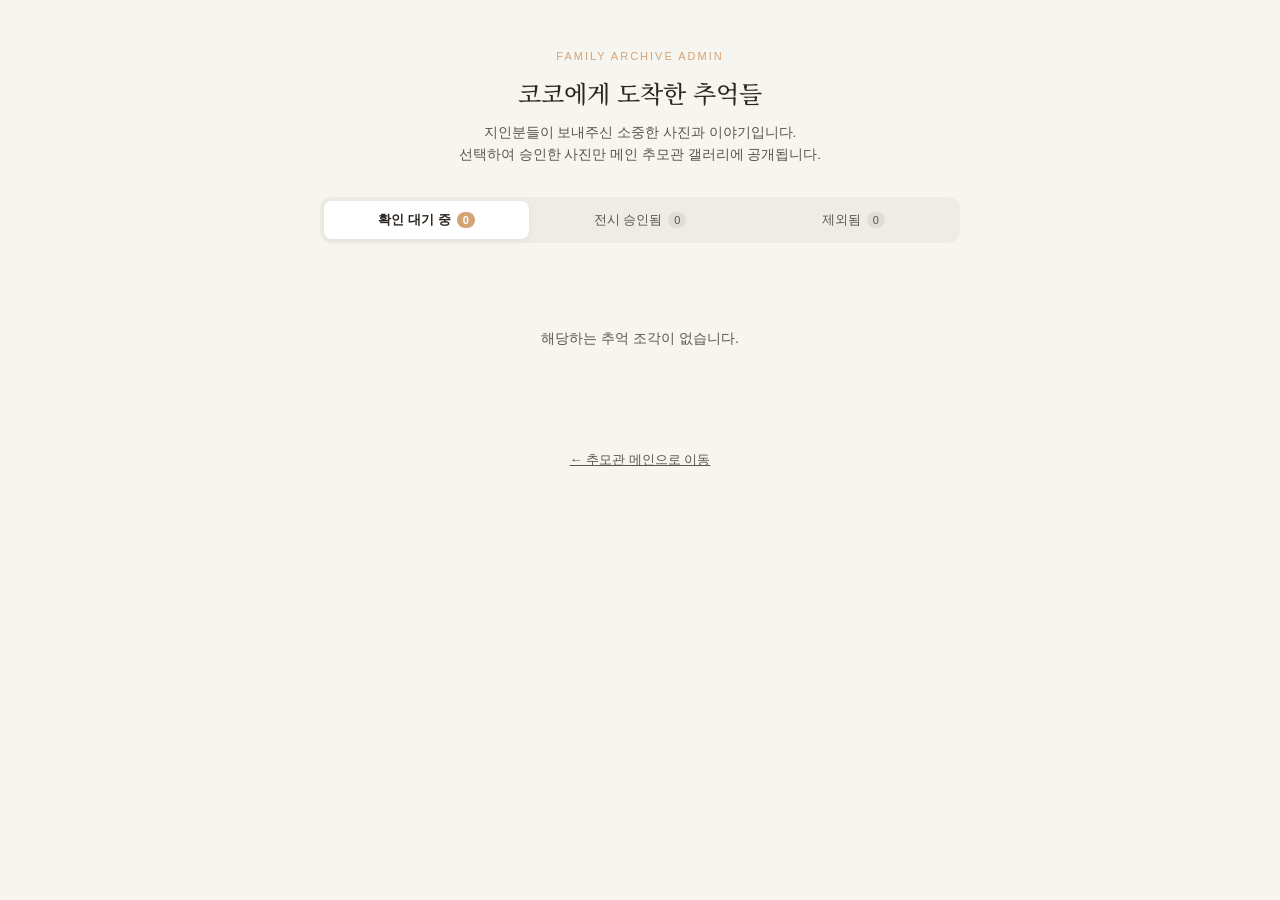
==== admin.html @ 90e65021 "feat: add admin, upload, and completion pages with datepicker styling" ====
<!DOCTYPE html>
<html lang="ko">

<head>
    <meta charset="UTF-8">
    <meta name="viewport" content="width=device-width, initial-scale=1.0">
    <title>추억 조각 검수함 | 온새미로 관리자</title>
    <link rel="preconnect" href="https://fonts.googleapis.com">
    <link rel="preconnect" href="https://fonts.gstatic.com" crossorigin>
    <link
        href="https://fonts.googleapis.com/css2?family=Noto+Serif+KR:wght@300;400;500;600&family=Pretendard:wght@300;400;500;600&display=swap"
        rel="stylesheet">
    <link rel="stylesheet" href="style.css">
    <link rel="stylesheet" href="admin.css">
</head>

<body class="admin-body">

    <div class="admin-container">
        <header class="admin-header">
            <div class="header-tag">FAMILY ARCHIVE ADMIN</div>
            <h1 class="admin-title"><span id="adminPetName">코코</span>에게 도착한 추억들</h1>
            <p class="admin-desc">지인분들이 보내주신 소중한 사진과 이야기입니다.<br>선택하여 승인한 사진만 메인 추모관 갤러리에 공개됩니다.</p>
        </header>

        <!-- 상태 필터 탭 -->
        <div class="filter-tabs">
            <button class="filter-tab active" onclick="setFilter('pending')">확인 대기 중 <span id="countPending"
                    class="badge">0</span></button>
            <button class="filter-tab" onclick="setFilter('approved')">전시 승인됨 <span id="countApproved"
                    class="badge">0</span></button>
            <button class="filter-tab" onclick="setFilter('unposted')">제외됨 <span id="countUnposted"
                    class="badge">0</span></button>
        </div>

        <!-- 추억 카드 목록 컨테이너 -->
        <main id="memoryCardList" class="memory-card-list">
            <!-- JS 동적 렌더링 영역 -->
        </main>

        <div class="admin-footer-links">
            <a href="sample.html" class="link-btn">← 추모관 메인으로 이동</a>
        </div>
    </div>

    <div id="toastMessage" class="toast-popup">상태가 업데이트되었습니다.</div>

    <script src="admin.js"></script>
</body>

</html>
---- style.css ----
:root {
    --bg-main: #FCFBF7;
    --bg-surface: #FFFFFF;
    --bg-subtle: #F3EDE2;

    --text-main: #2B2620;
    --text-sub: #5C5449;
    --text-muted: #A39B8F;

    --accent-brown: #D4A373;
    --accent-brown-light: #FAEDCD;
    --accent-sage: #CCD5AE;
    --accent-sage-light: #E9EDC9;

    --gold-primary: #D4A373;
    --gold-light: #FAEDCD;
    --gold-dark: #B07D4F;

    --border-light: rgba(43, 38, 32, 0.08);
    --border-focus: #D4A373;

    --font-serif-en: 'Cormorant Garamond', serif;
    --font-serif-kr: 'Noto Serif KR', serif;
    --font-sans: 'Pretendard', -apple-system, sans-serif;

    --shadow-sm: 0 4px 12px rgba(43, 38, 32, 0.03);
    --shadow-md: 0 10px 30px rgba(43, 38, 32, 0.06);
    --shadow-lg: 0 20px 40px rgba(43, 38, 32, 0.08);
}

* {
    box-sizing: border-box;
    margin: 0;
    padding: 0;
}

html {
    scroll-behavior: smooth;
}

body {
    background-color: var(--bg-main);
    color: var(--text-main);
    font-family: var(--font-sans);
    line-height: 1.6;
    -webkit-font-smoothing: antialiased;
}

.container {
    width: 100%;
    max-width: 1120px;
    margin: 0 auto;
    padding: 0 24px;
}

.navbar {
    position: sticky;
    top: 0;
    z-index: 100;
    background: rgba(252, 251, 247, 0.88);
    backdrop-filter: blur(15px);
    -webkit-backdrop-filter: blur(15px);
    border-bottom: 1px solid var(--border-light);
}

.nav-container {
    max-width: 1120px;
    margin: 0 auto;
    padding: 16px 24px;
    display: flex;
    align-items: center;
    justify-content: space-between;
}

.logo {
    text-decoration: none;
    display: flex;
    align-items: center;
    gap: 8px;
}

.logo-en {
    font-family: var(--font-serif-en);
    font-size: 18px;
    font-weight: 600;
    letter-spacing: 2px;
    color: var(--accent-brown);
}

.logo-kr {
    font-family: var(--font-serif-kr);
    font-size: 13px;
    font-weight: 400;
    color: var(--text-muted);
    border-left: 1px solid var(--border-light);
    padding-left: 8px;
}

.nav-links {
    display: flex;
    gap: 28px;
}

.nav-links a {
    text-decoration: none;
    font-size: 14px;
    color: var(--text-sub);
    font-weight: 500;
    transition: color 0.2s;
}

.nav-links a:hover {
    color: var(--accent-brown);
}

.btn-nav {
    text-decoration: none;
    font-size: 13px;
    font-weight: 600;
    color: #FFF;
    background: var(--text-main);
    padding: 8px 18px;
    border-radius: 20px;
    transition: background 0.2s;
}

.btn-nav:hover {
    background: var(--accent-brown);
}

.btn {
    display: inline-block;
    padding: 14px 28px;
    border-radius: 8px;
    font-size: 15px;
    font-weight: 600;
    text-decoration: none;
    text-align: center;
    cursor: pointer;
    border: none;
    font-family: inherit;
    transition: all 0.25s ease;
}

.btn-primary {
    background: var(--text-main);
    color: #FFF;
    box-shadow: 0 4px 15px rgba(0, 0, 0, 0.1);
}

.btn-primary:hover {
    background: var(--accent-brown);
    transform: translateY(-2px);
}

.btn-secondary {
    background: var(--bg-surface);
    color: var(--text-main);
    border: 1px solid var(--border-light);
}

.btn-secondary:hover {
    background: var(--bg-subtle);
}

.btn-full {
    width: 100%;
}

.section {
    padding: 100px 0;
}

.section-title-wrap {
    text-align: center;
    max-width: 760px;
    margin: 0 auto 56px;
}

.section-tag {
    font-family: var(--font-serif-en);
    font-size: 12px;
    letter-spacing: 3px;
    color: var(--accent-brown);
    text-transform: uppercase;
    display: block;
    margin-bottom: 8px;
}

.section-heading {
    font-family: var(--font-serif-kr);
    font-size: 32px;
    font-weight: 600;
    color: var(--text-main);
    letter-spacing: -0.6px;
    margin-bottom: 12px;
    line-height: 1.4;
    word-break: keep-all;
}

.section-sub {
    font-size: 15px;
    color: var(--text-sub);
}

.hero {
    padding: 80px 0 100px;
    background: radial-gradient(circle at 80% 15%, #F4ECE0 0%, var(--bg-main) 65%);
}

.hero-container {
    display: flex;
    align-items: center;
    justify-content: space-between;
    gap: 40px;
}

.hero-content {
    flex: 1;
    max-width: 560px;
}

.hero-tag {
    font-family: var(--font-serif-en);
    font-size: 13px;
    letter-spacing: 3px;
    color: var(--accent-brown);
    display: block;
    margin-bottom: 12px;
}

.hero-title {
    font-family: var(--font-serif-kr);
    font-size: 44px;
    line-height: 1.35;
    font-weight: 600;
    letter-spacing: -1.2px;
    margin-bottom: 20px;
}

.hero-title .highlight {
    color: var(--accent-brown);
}

.hero-desc {
    font-size: 16px;
    color: var(--text-sub);
    line-height: 1.8;
    margin-bottom: 32px;
}

.hero-btns {
    display: flex;
    gap: 12px;
    margin-bottom: 36px;
}

.hero-trust {
    display: flex;
    align-items: center;
    gap: 24px;
}

.trust-item {
    font-family: var(--font-sans);
    font-size: 13px;
    font-weight: 500;
    color: var(--text-sub);
    display: inline-flex;
    align-items: center;
    gap: 6px;
    letter-spacing: -0.2px;
}

.trust-check {
    font-size: 11px;
    font-weight: 700;
    color: var(--accent-brown);
}

.hero-mockup-wrap {
    flex: 1;
    display: flex;
    justify-content: center;
}

.phone-mockup {
    width: 320px;
    background: #FFFFFF;
    border-radius: 40px;
    padding: 14px;
    box-shadow: 0 24px 48px rgba(43, 38, 32, 0.08);
    border: 1px solid rgba(212, 163, 115, 0.25);
}

.mockup-screen {
    background: #FCFAF7;
    border-radius: 30px;
    padding: 32px 20px 28px;
    text-align: center;
    border: 1px solid rgba(43, 38, 32, 0.05);
}

.mockup-badge {
    display: inline-block;
    font-family: var(--font-serif-en);
    font-size: 10.5px;
    font-weight: 600;
    letter-spacing: 2.5px;
    color: var(--accent-brown);
    padding: 4px 14px;
    border-radius: 20px;
    border: 1px solid rgba(212, 163, 115, 0.35);
    background: rgba(255, 255, 255, 0.8);
    margin-bottom: 20px;
}

.mockup-img-frame {
    width: 104px;
    height: 104px;
    margin: 0 auto 16px;
    border-radius: 50%;
    padding: 3px;
    border: 1px solid rgba(212, 163, 115, 0.35);
    background: #FFFFFF;
}

.mockup-img {
    width: 100%;
    height: 100%;
    border-radius: 50%;
    overflow: hidden;
}

.mockup-img img {
    width: 100%;
    height: 100%;
    object-fit: cover;
    display: block;
}

.mockup-name {
    font-family: var(--font-serif-kr);
    font-size: 20px;
    font-weight: 600;
    color: var(--text-main);
    letter-spacing: -0.5px;
    margin-bottom: 6px;
}

.mockup-name-en {
    font-family: var(--font-serif-en);
    font-size: 16px;
    font-weight: 400;
    color: var(--accent-brown);
    margin-left: 4px;
}

.mockup-dates {
    font-family: var(--font-sans);
    font-size: 11px;
    color: var(--text-muted);
    letter-spacing: -0.3px;
    margin-bottom: 18px;
    line-height: 1.4;
    word-break: keep-all;
    display: flex;
    flex-direction: column;
    gap: 2px;
}

.dates-dday {
    color: var(--accent-brown);
    font-weight: 500;
}

.mockup-interactive {
    display: flex;
    gap: 8px;
    justify-content: center;
    margin-bottom: 20px;
}

.mockup-btn {
    font-family: var(--font-sans);
    font-size: 11px;
    font-weight: 500;
    color: var(--text-sub);
    padding: 7px 12px;
    border-radius: 20px;
    border: 1px solid rgba(43, 38, 32, 0.08);
    background: #FFFFFF;
    cursor: pointer;
    display: inline-flex;
    align-items: center;
    gap: 6px;
}

.btn-dot {
    width: 5px;
    height: 5px;
    border-radius: 50%;
    background: var(--accent-brown);
}

.phone-mockup .mockup-btn strong,
.phone-mockup .mockup-btn .cnt {
    font-family: var(--font-sans);
    font-size: 11px;
    font-weight: 600;
    color: var(--text-sub);
    letter-spacing: -0.2px;
    margin-left: 3px;
    vertical-align: baseline;
}

.mockup-quote {
    font-family: var(--font-serif-kr);
    font-size: 12.5px;
    line-height: 1.65;
    color: var(--text-sub);
    background: #FFFFFF;
    padding: 14px 16px;
    border-radius: 12px;
    border: 1px solid rgba(43, 38, 32, 0.05);
    letter-spacing: -0.3px;
    word-break: keep-all;
    text-align: center;
}

.quote-mark {
    font-family: var(--font-serif-en);
    color: var(--accent-brown);
    font-size: 14px;
}

.features-grid {
    display: grid;
    grid-template-columns: repeat(4, minmax(0, 1fr));
    gap: 20px;
}

.feature-card {
    background: var(--bg-surface);
    padding: 32px 24px 28px;
    border-radius: 16px;
    border: 1px solid rgba(43, 38, 32, 0.08);
    box-shadow: 0 4px 16px rgba(43, 38, 32, 0.03);
    display: flex;
    flex-direction: column;
    justify-content: space-between;
    transition: transform 0.25s ease, box-shadow 0.25s ease;
}

.feature-card:hover {
    transform: translateY(-4px);
    box-shadow: 0 12px 28px rgba(43, 38, 32, 0.07);
}

.feature-card-header {
    display: flex;
    align-items: center;
    justify-content: space-between;
    margin-bottom: 24px;
}

.feature-num {
    font-family: var(--font-serif-en);
    font-size: 18px;
    font-weight: 700;
    color: var(--accent-brown);
    letter-spacing: 1px;
}

.feature-badge {
    width: 38px;
    height: 38px;
    border-radius: 10px;
    background: #F5EFEB;
    display: flex;
    align-items: center;
    justify-content: center;
}

.feature-svg {
    width: 20px;
    height: 20px;
    fill: var(--accent-brown);
}

.feature-title {
    font-family: var(--font-serif-kr);
    font-size: 18px;
    font-weight: 600;
    line-height: 1.35;
    color: var(--text-main);
    letter-spacing: -0.4px;
    margin-bottom: 10px;
    white-space: nowrap;
}

.feature-desc {
    font-family: var(--font-sans);
    font-size: 13.5px;
    line-height: 1.6;
    color: var(--text-sub);
    letter-spacing: -0.2px;
    word-break: keep-all;
    min-height: 44px;
}

.datepicker-wrap {
    position: relative;
    width: 100%;
}

.datepicker-wrap .custom-datepicker {
    width: 100%;
    padding-right: 36px;
    cursor: pointer;
    background: #FCFAF7;
}

.datepicker-icon {
    position: absolute;
    right: 12px;
    top: 19px;
    transform: translateY(-50%);
    width: 15px;
    height: 15px;
    stroke: var(--text-muted);
    pointer-events: none;
}

.datepicker-wrap .flatpickr-calendar {
    width: 100%;
    min-width: 0;
    max-width: 100%;
    background: #ffffff;
    border-radius: 12px;
    box-shadow: 0 10px 30px rgba(43, 38, 32, 0.08);
    border: 1px solid rgba(43, 38, 32, 0.08);
    font-family: inherit;
    box-sizing: border-box;
    margin-top: 4px;
}

.datepicker-wrap .flatpickr-months {
    position: relative;
    display: flex;
    align-items: center;
    height: 38px;
    padding: 0;
}

.datepicker-wrap .flatpickr-months .flatpickr-month {
    height: 100%;
    display: flex;
    align-items: center;
    justify-content: center;
}

.datepicker-wrap .flatpickr-current-month {
    position: static;
    width: auto;
    height: 100%;
    padding: 0;
    display: inline-flex;
    align-items: center;
    justify-content: center;
    font-size: 13px;
    line-height: 1;
}

.datepicker-wrap .flatpickr-current-month .numInputWrapper {
    width: 55px;
}

.datepicker-wrap .flatpickr-current-month input.cur-year {
    padding-right: 14px;
    box-sizing: border-box;
}

.datepicker-wrap .flatpickr-current-month .numInputWrapper span.arrowUp,
.datepicker-wrap .flatpickr-current-month .numInputWrapper span.arrowDown {
    padding: 0 4px;
}

.datepicker-wrap .flatpickr-current-month .flatpickr-monthDropdown-months,
.datepicker-wrap .flatpickr-current-month input.cur-year {
    font-size: 13px;
    font-weight: 500;
    line-height: 1;
    vertical-align: middle;
}

.datepicker-wrap .flatpickr-months .flatpickr-prev-month,
.datepicker-wrap .flatpickr-months .flatpickr-next-month {
    position: absolute;
    top: 50%;
    transform: translateY(-50%);
    height: 28px;
    width: 28px;
    display: flex;
    align-items: center;
    justify-content: center;
    padding: 0;
}

.datepicker-wrap .flatpickr-months .flatpickr-prev-month {
    left: 4px;
}

.datepicker-wrap .flatpickr-months .flatpickr-next-month {
    right: 4px;
}

.datepicker-wrap .flatpickr-weekdays {
    width: 100%;
}

.datepicker-wrap span.flatpickr-weekday {
    font-size: 11px;
    color: var(--text-muted);
}

.datepicker-wrap .flatpickr-innerContainer,
.datepicker-wrap .flatpickr-rContainer,
.datepicker-wrap .flatpickr-days,
.datepicker-wrap .dayContainer {
    width: 100%;
    min-width: 0;
    max-width: 100%;
    box-sizing: border-box;
}

.datepicker-wrap .dayContainer {
    display: flex;
    flex-wrap: wrap;
    justify-content: space-around;
}

.datepicker-wrap .flatpickr-day {
    max-width: 14.28%;
    height: 32px;
    line-height: 32px;
    font-size: 12px;
}

.datepicker-wrap .flatpickr-day.selected,
.datepicker-wrap .flatpickr-day.selected:hover {
    background: var(--text-main);
    border-color: var(--text-main);
    color: #ffffff;
}

.datepicker-wrap .flatpickr-day:hover {
    background: #F3EDE2;
    border-color: #F3EDE2;
    color: var(--text-main);
}

.datepicker-wrap .flatpickr-day.today {
    border-color: var(--accent-brown);
    color: var(--text-main);
}

.datepicker-wrap .flatpickr-day.today:hover {
    background: #EFE6D8;
    border-color: var(--accent-brown);
    color: var(--text-main);
}

.datepicker-wrap .flatpickr-day.selected,
.datepicker-wrap .flatpickr-day.selected:hover {
    background: var(--text-main);
    border-color: var(--text-main);
    color: #ffffff;
}

.preview-gallery-section {
    background: transparent;
    border-top: 1px solid rgba(43, 38, 32, 0.08);
}

.preview-grid {
    display: grid;
    grid-template-columns: repeat(3, 1fr);
    gap: 24px;
}

.preview-card {
    background: var(--bg-surface);
    border-radius: 20px;
    overflow: hidden;
    border: 1px solid rgba(43, 38, 32, 0.1);
    box-shadow: 0 8px 24px rgba(43, 38, 32, 0.04);
    display: flex;
    flex-direction: column;
    transition: transform 0.25s ease, box-shadow 0.25s ease, border-color 0.25s ease;
}

.preview-card:hover {
    transform: translateY(-4px);
    border-color: rgba(212, 163, 115, 0.5);
    box-shadow: 0 16px 32px rgba(43, 38, 32, 0.08);
}

.preview-screen-box {
    background: #FCFAF7;
    padding: 0;
    border-bottom: 1px solid rgba(43, 38, 32, 0.08);
    height: 190px;
    display: flex;
    align-items: center;
    justify-content: center;
}

.screen-content {
    width: 100%;
    height: 100%;
    background: transparent;
    border: none;
    border-radius: 0;
    padding: 24px 28px;
    box-shadow: none;
    display: flex;
    flex-direction: column;
    justify-content: center;
    align-items: center;
}

.screen-badge {
    font-family: var(--font-serif-en);
    font-size: 10px;
    font-weight: 600;
    letter-spacing: 2px;
    color: var(--accent-brown);
    border: 1px solid rgba(212, 163, 115, 0.35);
    background: #FFFFFF;
    padding: 3px 10px;
    border-radius: 12px;
    margin-bottom: 10px;
}

.screen-avatar-mini {
    width: 54px;
    height: 54px;
    border-radius: 50%;
    overflow: hidden;
    margin-bottom: 8px;
    border: 2px solid #FFFFFF;
    box-shadow: 0 4px 10px rgba(43, 38, 32, 0.08);
}

.screen-avatar-mini img {
    width: 100%;
    height: 100%;
    object-fit: cover;
    display: block;
}

.screen-title {
    font-family: var(--font-serif-kr);
    font-size: 14px;
    font-weight: 600;
    color: var(--text-main);
    margin-bottom: 4px;
}

.screen-stats {
    display: flex;
    gap: 10px;
    font-size: 11px;
    color: var(--text-muted);
}

.screen-timeline {
    align-items: stretch;
    gap: 8px;
    justify-content: center;
}

.timeline-item-sample {
    display: flex;
    align-items: center;
    gap: 12px;
    padding: 8px 14px;
    background: #FFFFFF;
    border-radius: 8px;
    border: 1px solid rgba(43, 38, 32, 0.05);
    border-left: 3px solid var(--accent-brown);
    box-shadow: 0 2px 6px rgba(43, 38, 32, 0.02);
}

.t-year {
    font-family: var(--font-serif-en);
    font-size: 12px;
    font-weight: 700;
    color: var(--accent-brown);
}

.t-text {
    font-family: var(--font-sans);
    font-size: 12px;
    color: var(--text-sub);
    letter-spacing: -0.2px;
}

.gallery-thumb-grid {
    display: grid;
    grid-template-columns: repeat(4, 1fr);
    gap: 10px;
    width: 100%;
}

.thumb-img {
    aspect-ratio: 1 / 1;
    border-radius: 10px;
    overflow: hidden;
    border: 1px solid rgba(43, 38, 32, 0.06);
    box-shadow: 0 4px 10px rgba(43, 38, 32, 0.04);
}

.thumb-img img {
    width: 100%;
    height: 100%;
    object-fit: cover;
    display: block;
}

.screen-letters {
    align-items: stretch;
    gap: 8px;
    justify-content: center;
}

.letter-bubble-sample {
    background: #FFFFFF;
    padding: 10px 14px;
    border-radius: 10px;
    border: 1px solid rgba(43, 38, 32, 0.06);
    box-shadow: 0 2px 6px rgba(43, 38, 32, 0.02);
}

.letter-from {
    font-size: 10px;
    font-weight: 600;
    color: var(--accent-brown);
    display: block;
    margin-bottom: 2px;
}

.letter-text {
    font-family: var(--font-serif-kr);
    font-size: 11.5px;
    color: var(--text-sub);
    line-height: 1.45;
    letter-spacing: -0.3px;
}

.screen-export {
    align-items: stretch;
    justify-content: center;
}

.export-badge-box {
    display: flex;
    flex-direction: column;
    gap: 10px;
}

.export-chip {
    background: #FFFFFF;
    padding: 12px 16px;
    border-radius: 10px;
    font-size: 12px;
    font-weight: 600;
    color: var(--text-main);
    border: 1px solid rgba(43, 38, 32, 0.06);
    border-left: 3px solid var(--accent-brown);
    box-shadow: 0 2px 6px rgba(43, 38, 32, 0.02);
    text-align: center;
    letter-spacing: -0.2px;
}

.preview-card-info {
    padding: 26px 24px;
    flex: 1;
    display: flex;
    flex-direction: column;
}

.preview-tag-wrap {
    display: inline-flex;
    align-items: center;
    gap: 8px;
    background: var(--bg-subtle);
    padding: 4px 10px;
    border-radius: 6px;
    margin-bottom: 12px;
    align-self: flex-start;
}

.preview-num {
    font-family: var(--font-serif-en);
    font-size: 13px;
    font-weight: 700;
    color: var(--accent-brown);
    letter-spacing: 0.5px;
}

.preview-cat {
    font-family: var(--font-sans);
    font-size: 12px;
    font-weight: 600;
    color: var(--text-sub);
    letter-spacing: -0.2px;
}

.preview-card-info h3 {
    font-family: var(--font-serif-kr);
    font-size: 18px;
    font-weight: 600;
    letter-spacing: -0.4px;
    margin-bottom: 8px;
    color: var(--text-main);
    line-height: 1.4;
    white-space: nowrap;
}

.preview-card-info p {
    font-family: var(--font-sans);
    font-size: 13.5px;
    line-height: 1.6;
    color: var(--text-sub);
    letter-spacing: -0.2px;
    word-break: keep-all;
    min-height: 44px;
}

.builder-container {
    background: var(--bg-surface);
    border-radius: 24px;
    border: 1px solid rgba(43, 38, 32, 0.08);
    box-shadow: 0 16px 40px rgba(43, 38, 32, 0.05);
    display: flex;
    overflow: hidden;
    max-width: 1040px;
    margin: 0 auto;
}

.builder-form-box {
    flex: 1.05;
    padding: 34px 32px 28px;
    display: flex;
    flex-direction: column;
    justify-content: center;
    border-right: 1px solid rgba(43, 38, 32, 0.08);
}

.builder-form-title {
    font-family: var(--font-serif-kr);
    font-size: 19px;
    font-weight: 600;
    color: var(--text-main);
    letter-spacing: -0.4px;
    margin-bottom: 16px;
}

.form-group {
    margin-bottom: 16px;
}

.form-row {
    display: flex;
    gap: 12px;
}

.flex-1 {
    flex: 1;
}

.form-label {
    display: block;
    font-size: 12px;
    font-weight: 600;
    color: var(--text-sub);
    margin-bottom: 4px;
    letter-spacing: -0.2px;
}

.form-input {
    width: 100%;
    height: 38px;
    padding: 0 12px;
    background: #FCFAF7;
    border: 1px solid rgba(43, 38, 32, 0.12);
    border-radius: 8px;
    font-family: var(--font-sans);
    font-size: 13px;
    color: var(--text-main);
    outline: none;
    transition: all 0.2s ease;
}

.form-input:focus {
    background: #FFFFFF;
    border-color: var(--accent-brown);
    box-shadow: 0 0 0 3px rgba(212, 163, 115, 0.15);
}

.form-select {
    appearance: none;
    background-image: url("data:image/svg+xml,%3Csvg xmlns='http://www.w3.org/2000/svg' width='12' height='12' viewBox='0 0 24 24' fill='none' stroke='%23A39B8F' stroke-width='2' stroke-linecap='round' stroke-linejoin='round'%3E%3Cpolyline points='6 9 12 15 18 9'%3E%3C/polyline%3E%3C/svg%3E");
    background-repeat: no-repeat;
    background-position: right 12px center;
    background-size: 12px;
    cursor: pointer;
    padding-right: 30px;
}

.photo-upload-inline {
    display: flex;
    align-items: center;
    gap: 8px;
    height: 38px;
}

.btn-photo-compact {
    flex-shrink: 0;
    height: 38px;
    padding: 0 12px;
    display: inline-flex;
    align-items: center;
    gap: 6px;
    background: #FCFAF7;
    border: 1px dashed rgba(212, 163, 115, 0.8);
    border-radius: 8px;
    font-size: 12px;
    font-weight: 600;
    color: var(--text-main);
    cursor: pointer;
    transition: all 0.2s ease;
}

.btn-photo-compact:hover {
    background: var(--bg-subtle);
    border-color: var(--accent-brown);
}

.upload-hint-text {
    font-size: 11.5px;
    color: var(--text-muted);
    letter-spacing: -0.3px;
    white-space: nowrap;
}

.pet-type-selector {
    display: flex;
    gap: 8px;
}

.pet-type-btn {
    flex: 1;
    padding: 8px 0;
    background: #FCFAF7;
    border: 1px solid rgba(43, 38, 32, 0.12);
    border-radius: 8px;
    font-family: var(--font-sans);
    font-size: 12.5px;
    font-weight: 500;
    color: var(--text-sub);
    cursor: pointer;
    text-align: center;
    transition: all 0.2s ease;
}

.pet-type-btn:hover {
    background: var(--bg-subtle);
    border-color: var(--accent-brown);
}

.pet-type-btn.active {
    background: var(--text-main);
    color: #FFFFFF;
    border-color: var(--text-main);
    font-weight: 600;
}

.upload-icon {
    width: 16px;
    height: 16px;
    fill: var(--accent-brown);
}

.builder-cta-wrap {
    margin-top: 10px;
}

.cta-subtext {
    display: block;
    font-size: 11.5px;
    color: var(--text-muted);
    text-align: center;
    margin-top: 8px;
    letter-spacing: -0.2px;
}

.builder-preview-box {
    flex: 1.15;
    background: #FCFAF7;
    padding: 34px 28px;
    display: flex;
    align-items: center;
    justify-content: center;
}

.builder-mockup {
    width: 340px;
    padding: 14px;
    border-radius: 36px;
    box-shadow: 0 20px 44px rgba(43, 38, 32, 0.08);
}

.builder-mockup .mockup-screen {
    padding: 24px 18px 22px;
}

.mockup-bgm-bar {
    display: inline-flex;
    align-items: center;
    gap: 6px;
    background: #FFFFFF;
    border: 1px solid rgba(212, 163, 115, 0.35);
    border-radius: 20px;
    padding: 4px 12px;
    margin-bottom: 14px;
    box-shadow: 0 2px 6px rgba(43, 38, 32, 0.03);
    max-width: 95%;
}

.mockup-bgm-bar .bgm-dot {
    width: 5px;
    height: 5px;
    border-radius: 50%;
    background: var(--accent-brown);
}

.mockup-bgm-bar .bgm-title {
    font-size: 11px;
    font-weight: 500;
    color: var(--text-sub);
    white-space: nowrap;
    overflow: hidden;
    text-overflow: ellipsis;
    letter-spacing: -0.2px;
}

.mockup-bgm-bar .bgm-play-btn {
    font-size: 9px;
    color: var(--accent-brown);
    font-weight: 700;
    margin-left: 2px;
}

.pricing-grid {
    display: grid;
    grid-template-columns: repeat(3, minmax(0, 1fr));
    gap: 24px;
    align-items: stretch;
}

.pricing-card {
    background: var(--bg-surface);
    border: 1px solid var(--border-light);
    border-radius: 16px;
    padding: 40px 28px 28px;
    box-shadow: var(--shadow-sm);
    position: relative;
    display: flex;
    flex-direction: column;
    width: 100%;
}

.pricing-card.popular {
    border: 2px solid var(--accent-brown);
    box-shadow: var(--shadow-md);
}

.popular-tag {
    position: absolute;
    top: -12px;
    left: 50%;
    transform: translateX(-50%);
    background: var(--accent-brown);
    color: #FFF;
    font-family: var(--font-serif-en);
    font-size: 11px;
    font-weight: 600;
    letter-spacing: 1.5px;
    padding: 4px 14px;
    border-radius: 20px;
    white-space: nowrap;
}

.pricing-header {
    height: auto;
    margin-bottom: 24px;
    display: flex;
    flex-direction: column;
    justify-content: flex-start;
}

.pricing-header h3 {
    font-family: var(--font-serif-kr);
    font-size: 20px;
    font-weight: 600;
    letter-spacing: -0.4px;
    margin-bottom: 4px;
}

.pricing-header p {
    font-size: 12px;
    color: var(--text-muted);
    margin-bottom: 24px;
}

.price-wrap {
    margin-top: auto;
    display: flex;
    flex-direction: column;
}

.price-badge-row {
    display: flex;
    align-items: center;
    gap: 6px;
    margin-bottom: 2px;
}

.original-price {
    font-size: 13px;
    color: var(--text-muted);
    text-decoration: line-through;
}

.discount-badge {
    display: inline-block;
    font-size: 11px;
    font-weight: 700;
    color: #E76F51;
    background: #FFF0ED;
    padding: 2px 6px;
    border-radius: 4px;
    letter-spacing: -0.2px;
}

.price span {
    font-size: 14px;
    font-family: var(--font-sans);
    font-weight: 400;
    color: var(--text-muted);
    letter-spacing: 0;
}

.pricing-card .price {
    font-family: var(--font-sans);
    font-size: 34px;
    font-weight: 700;
    color: var(--text-main);
    letter-spacing: -0.5px;
    line-height: 1.1;
}

.pricing-features {
    list-style: none;
    margin-bottom: 28px;
    border-top: 1px solid var(--border-light);
    padding-top: 24px;
    flex: 1;
}

.pricing-features li {
    font-size: 13.5px;
    color: var(--text-sub);
    margin-bottom: 10px;
    position: relative;
    padding-left: 16px;
    line-height: 1.45;
}

.pricing-features li::before {
    content: "•";
    position: absolute;
    left: 0;
    color: var(--accent-brown);
}

.coming-soon-card {
    background: #FAF8F5;
    border: 1px dashed rgba(43, 38, 32, 0.15);
}

.coming-soon-tag {
    position: absolute;
    top: -12px;
    left: 50%;
    transform: translateX(-50%);
    background: #A39B8F;
    color: #FFFFFF;
    font-family: var(--font-serif-en);
    font-size: 11px;
    font-weight: 600;
    letter-spacing: 1.5px;
    padding: 4px 14px;
    border-radius: 20px;
    white-space: nowrap;
}

.coming-soon-body {
    flex: 1;
    display: flex;
    flex-direction: column;
    align-items: center;
    justify-content: center;
    text-align: center;
    padding: 20px 10px;
    margin-bottom: 28px;
}

.coming-soon-icon {
    width: 40px;
    height: 40px;
    border-radius: 50%;
    background: #EFE9E0;
    display: flex;
    align-items: center;
    justify-content: center;
    margin-bottom: 14px;
}

.book-icon {
    width: 20px;
    height: 20px;
    fill: var(--accent-brown);
}

.coming-soon-title {
    font-family: var(--font-serif-kr);
    font-size: 15px;
    font-weight: 600;
    color: var(--text-main);
    margin-bottom: 6px;
    letter-spacing: -0.3px;
}

.coming-soon-desc {
    font-family: var(--font-sans);
    font-size: 12.5px;
    color: var(--text-muted);
    line-height: 1.6;
    letter-spacing: -0.2px;
    word-break: keep-all;
}

.btn-disabled {
    background: #EAE6DF;
    color: #9C9589;
    cursor: not-allowed;
    border: none;
}

.faq-container {
    max-width: 760px;
}

.faq-list {
    display: flex;
    flex-direction: column;
    gap: 16px;
}

.faq-item {
    background: var(--bg-surface);
    border: 1px solid var(--border-light);
    border-radius: 12px;
    padding: 24px;
}

.faq-q {
    font-family: var(--font-serif-kr);
    font-size: 16px;
    font-weight: 600;
    letter-spacing: -0.3px;
    margin-bottom: 8px;
    color: var(--text-main);
}

.faq-a {
    font-size: 14px;
    color: var(--text-sub);
    line-height: 1.7;
}

.footer {
    border-top: 1px solid var(--border-light);
    padding: 50px 0;
    background: var(--bg-surface);
}

.footer-container {
    display: flex;
    justify-content: space-between;
    align-items: center;
}

.footer-brand p {
    font-size: 12px;
    color: var(--text-muted);
    margin-top: 4px;
}

.copyright {
    font-size: 12px;
    color: var(--text-muted);
}

@media (max-width: 992px) {
    .hero-container {
        flex-direction: column;
        text-align: center;
    }

    .hero-content {
        max-width: 100%;
    }

    .hero-btns,
    .hero-trust {
        justify-content: center;
    }

    .features-grid {
        grid-template-columns: repeat(2, 1fr);
    }

    .preview-grid {
        grid-template-columns: repeat(2, 1fr);
    }

    .pricing-grid {
        grid-template-columns: 1fr;
        max-width: 440px;
        margin: 0 auto;
    }

    .builder-container {
        flex-direction: column;
    }

    .builder-form-box {
        border-right: none;
        border-bottom: 1px solid rgba(43, 38, 32, 0.08);
        padding: 32px 24px;
    }

    .builder-preview-box {
        padding: 36px 20px;
    }
}

@media (max-width: 600px) {
    .nav-links {
        display: none;
    }

    .hero-title {
        font-size: 32px;
    }

    .features-grid,
    .preview-grid {
        grid-template-columns: 1fr;
    }

    .footer-container {
        flex-direction: column;
        gap: 14px;
        text-align: center;
    }
}

.order-modal-backdrop {
    position: fixed;
    top: 0;
    left: 0;
    width: 100vw;
    height: 100vh;
    background: rgba(43, 38, 32, 0.5);
    backdrop-filter: blur(4px);
    z-index: 1000;
    display: flex;
    align-items: center;
    justify-content: center;
    padding: 20px;
}

.order-modal-card {
    background: #FFFFFF;
    width: 100%;
    max-width: 440px;
    border-radius: 20px;
    box-shadow: var(--shadow-lg);
    border: 1px solid var(--border-light);
    overflow: hidden;
    animation: modalFadeIn 0.2s ease-out;
}

@keyframes modalFadeIn {
    from {
        opacity: 0;
        transform: translateY(10px);
    }

    to {
        opacity: 1;
        transform: translateY(0);
    }
}

.order-modal-header {
    padding: 20px 24px;
    border-bottom: 1px solid var(--border-light);
    display: flex;
    align-items: center;
    justify-content: space-between;
}

.order-modal-header h3 {
    font-family: var(--font-serif-kr);
    font-size: 18px;
    font-weight: 600;
    color: var(--text-main);
}

.btn-modal-close {
    background: transparent;
    border: none;
    font-size: 16px;
    cursor: pointer;
    color: var(--text-muted);
}

.order-modal-body {
    padding: 24px;
}

.order-summary-box {
    background: var(--bg-subtle);
    border-radius: 12px;
    padding: 12px 16px;
    display: flex;
    align-items: center;
    gap: 12px;
    margin-bottom: 20px;
}

.summary-thumb {
    width: 44px;
    height: 44px;
    border-radius: 50%;
    background: #FFFFFF;
    display: flex;
    align-items: center;
    justify-content: center;
    font-size: 20px;
    overflow: hidden;
    flex-shrink: 0;
}

.summary-name {
    font-size: 14px;
    color: var(--text-main);
}

.summary-sub {
    font-size: 11.5px;
    color: var(--text-muted);
}

.order-notice {
    background: #FCFAF7;
    border-radius: 8px;
    padding: 10px 12px;
    margin-bottom: 20px;
    font-size: 11.5px;
    color: var(--text-sub);
    line-height: 1.5;
}

.plan-card-group {
    display: flex;
    gap: 10px;
}

.plan-card {
    flex: 1;
    border: 1.5px solid rgba(43, 38, 32, 0.12);
    background: #FCFAF7;
    border-radius: 12px;
    padding: 12px 14px;
    cursor: pointer;
    transition: all 0.2s ease;
    position: relative;
    user-select: none;
}

.plan-card input[type="radio"] {
    display: none;
}

.plan-card:hover {
    border-color: var(--accent-brown);
    background: #FFFFFF;
}

.plan-card.active {
    border-color: var(--accent-brown);
    background: #FFFFFF;
    box-shadow: 0 4px 12px rgba(212, 163, 115, 0.18);
}

.plan-card-top {
    display: flex;
    align-items: center;
    justify-content: space-between;
    margin-bottom: 4px;
}

.plan-name {
    font-size: 13px;
    font-weight: 600;
    color: var(--text-main);
}

.plan-badge {
    font-size: 10px;
    font-weight: 700;
    color: var(--accent-brown);
    background: var(--accent-brown-light);
    padding: 2px 6px;
    border-radius: 4px;
}

.plan-price {
    font-size: 17px;
    font-weight: 700;
    color: var(--text-main);
    line-height: 1.2;
    margin-bottom: 4px;
}

.plan-price span {
    font-size: 12px;
    font-weight: 400;
    color: var(--text-muted);
}

.plan-desc {
    font-size: 11px;
    color: var(--text-muted);
    line-height: 1.3;
}

.complete-page-body {
    min-height: 100vh;
    display: flex;
    flex-direction: column;
}

.complete-container {
    flex: 1;
    display: flex;
    align-items: center;
    justify-content: center;
    padding: 60px 24px;
}

.complete-card {
    background: #FFFFFF;
    border-radius: 24px;
    border: 1px solid var(--border-light);
    box-shadow: var(--shadow-md);
    max-width: 540px;
    width: 100%;
    padding: 44px 36px;
    text-align: center;
}

.complete-check-icon {
    width: 52px;
    height: 52px;
    background: var(--bg-subtle);
    color: var(--accent-brown);
    border-radius: 50%;
    display: flex;
    align-items: center;
    justify-content: center;
    font-size: 22px;
    font-weight: 700;
    margin: 0 auto 16px;
}

.complete-tag {
    font-family: var(--font-serif-en);
    font-size: 11px;
    letter-spacing: 2px;
    color: var(--accent-brown);
    display: block;
    margin-bottom: 6px;
}

.complete-title {
    font-family: var(--font-serif-kr);
    font-size: 24px;
    font-weight: 600;
    color: var(--text-main);
    margin-bottom: 12px;
    letter-spacing: -0.5px;
}

.complete-desc {
    font-size: 13.5px;
    color: var(--text-sub);
    line-height: 1.6;
    margin-bottom: 28px;
    word-break: keep-all;
}

.complete-summary {
    background: #FCFAF7;
    border: 1px solid var(--border-light);
    border-radius: 12px;
    padding: 16px 20px;
    margin-bottom: 28px;
    text-align: left;
}

.summary-row {
    display: flex;
    justify-content: space-between;
    font-size: 13px;
    padding: 6px 0;
}

.summary-label {
    color: var(--text-muted);
}

.summary-val {
    color: var(--text-main);
    font-weight: 500;
}

.access-links-wrap {
    display: flex;
    flex-direction: column;
    gap: 16px;
    margin-bottom: 32px;
    text-align: left;
}

.link-item-box {
    background: #FCFAF7;
    border: 1px solid var(--border-light);
    border-radius: 12px;
    padding: 16px;
}

.link-item-highlight {
    border-color: rgba(212, 163, 115, 0.4);
    background: #FAF8F5;
}

.link-item-header {
    display: flex;
    align-items: center;
    gap: 8px;
    margin-bottom: 6px;
    font-size: 13.5px;
    color: var(--text-main);
    line-height: 1;
}

.link-item-header strong {
    line-height: 1;
    display: inline-flex;
    align-items: center;
}

.link-badge {
    font-size: 10.5px;
    font-weight: 600;
    line-height: 1;
    padding: 3px 6px;
    border-radius: 4px;
    background: var(--bg-subtle);
    color: var(--text-sub);
    display: inline-flex;
    align-items: center;
    justify-content: center;
}

.badge-accent {
    background: var(--accent-brown-light);
    color: var(--accent-brown);
}

.link-desc {
    font-size: 11.5px;
    color: var(--text-muted);
    margin-bottom: 10px;
    line-height: 1.4;
}

.link-input-group {
    display: flex;
    gap: 8px;
}

.link-input-group .form-input {
    font-size: 12px;
    background: #FFFFFF;
    color: var(--text-sub);
    cursor: default;
}

.btn-copy {
    padding: 0 16px;
    height: 38px;
    font-size: 12.5px;
    white-space: nowrap;
}

.complete-actions {
    display: flex;
    flex-direction: column;
    gap: 10px;
}

.sms-notice-banner {
    display: flex;
    align-items: flex-start;
    gap: 10px;
    background: #FDFBF7;
    border: 1px solid rgba(212, 163, 115, 0.35);
    border-radius: 12px;
    padding: 14px 16px;
    margin-bottom: 20px;
    text-align: left;
}

.sms-notice-icon {
    font-size: 16px;
    line-height: 1.5;
    flex-shrink: 0;
    margin-top: 1px;
}

.sms-notice-banner p {
    margin: 0;
    font-size: 13px;
    line-height: 1.55;
    color: var(--text-main);
    word-break: keep-all;
}

.sms-notice-banner strong {
    color: var(--accent-brown);
}
---- admin.css ----
.admin-body {
    background-color: var(--bg-creme, #F7F5F0);
    min-height: 100vh;
    color: var(--text-main, #2B2620);
    font-family: var(--font-sans, 'Pretendard', sans-serif);
}

.admin-container {
    max-width: 680px;
    margin: 0 auto;
    padding: 48px 20px 80px;
}

.admin-header {
    text-align: center;
    margin-bottom: 32px;
}

.header-tag {
    font-size: 11px;
    letter-spacing: 2px;
    color: var(--accent-brown, #B89065);
    margin-bottom: 8px;
    font-weight: 500;
}

.admin-title {
    font-family: var(--font-serif-kr, serif);
    font-size: 24px;
    font-weight: 500;
    margin-bottom: 10px;
}

.admin-desc {
    font-size: 13.5px;
    color: var(--text-sub, #7A7269);
    line-height: 1.6;
    word-break: keep-all;
}

/* 필터 탭 */
.filter-tabs {
    display: flex;
    gap: 8px;
    background: #EFECE6;
    padding: 4px;
    border-radius: 12px;
    margin-bottom: 24px;
}

.filter-tab {
    flex: 1;
    border: none;
    background: transparent;
    padding: 10px 0;
    font-size: 13px;
    font-weight: 500;
    color: var(--text-sub, #7A7269);
    border-radius: 8px;
    cursor: pointer;
    display: flex;
    align-items: center;
    justify-content: center;
    gap: 6px;
    transition: all 0.2s;
}

.filter-tab.active {
    background: #FFFFFF;
    color: var(--text-main, #2B2620);
    font-weight: 600;
    box-shadow: 0 2px 8px rgba(0, 0, 0, 0.05);
}

.badge {
    background: rgba(0, 0, 0, 0.06);
    font-size: 11px;
    padding: 2px 6px;
    border-radius: 10px;
}

.filter-tab.active .badge {
    background: var(--accent-brown, #B89065);
    color: #FFFFFF;
}

/* 개별 추억 카드 */
.memory-card-list {
    display: flex;
    flex-direction: column;
    gap: 20px;
}

.archive-card {
    background: #FFFFFF;
    border-radius: 16px;
    padding: 22px;
    border: 1px solid rgba(43, 38, 32, 0.08);
    box-shadow: 0 4px 16px rgba(0, 0, 0, 0.03);
}

.card-top-info {
    display: flex;
    justify-content: space-between;
    align-items: center;
    margin-bottom: 14px;
    border-bottom: 1px solid #F0EEE9;
    padding-bottom: 10px;
    gap: 12px;
}

.sender-profile {
    display: flex;
    align-items: center;
    gap: 8px;
    flex-wrap: wrap;
}

.sender-name {
    font-size: 15px;
    font-weight: 600;
}

.sender-relation {
    font-size: 12px;
    background: #F4EFEA;
    color: var(--accent-brown, #B89065);
    padding: 2px 8px;
    border-radius: 10px;
}

.submit-date {
    font-size: 12px;
    color: #A0988F;
    margin-left: 2px;
}

/* 사진 및 영상 그리드 */
.media-preview-box {
    display: grid;
    grid-template-columns: repeat(3, 1fr);
    gap: 8px;
    margin-bottom: 14px;
}

.media-thumbnail {
    position: relative;
    aspect-ratio: 1;
    border-radius: 10px;
    overflow: hidden;
    background: #EAE7E1;
    cursor: pointer;
    user-select: none;
}

.media-thumbnail img,
.media-thumbnail video {
    width: 100%;
    height: 100%;
    object-fit: cover;
    display: block;
    transition: filter 0.25s ease, opacity 0.25s ease;
}

/* 제외(미선택) 상태: 연회색 흑백 톤다운 */
.media-thumbnail.excluded img,
.media-thumbnail.excluded video {
    filter: grayscale(100%);
    opacity: 0.35;
}

/* 체크마크 버튼 */
.btn-toggle-check {
    position: absolute;
    top: 10px;
    right: 10px;
    width: 26px;
    height: 26px;
    border-radius: 50%;
    cursor: pointer;
    display: flex;
    align-items: center;
    justify-content: center;
    z-index: 30;
    padding: 0;
    box-sizing: border-box;
    transition: all 0.2s ease;
}

/* 선택됨 */
.btn-toggle-check.checked {
    background: #A0703B;
    border: 1px solid rgba(255, 255, 255, 0.4);
    box-shadow: 0 2px 8px rgba(0, 0, 0, 0.2);
}

.btn-toggle-check.checked svg {
    display: block;
    width: 14px;
    height: 14px;
    stroke: #FFFFFF;
    stroke-width: 2.2;
}

/* 미선택 */
.btn-toggle-check.unchecked {
    background: rgba(43, 38, 32, 0.35);
    border: 1.5px solid rgba(255, 255, 255, 0.65);
    backdrop-filter: blur(2px);
    box-shadow: 0 1px 4px rgba(0, 0, 0, 0.15);
}

.btn-toggle-check.unchecked svg {
    display: none;
}

/* 이야기 텍스트 */
.card-story-text {
    font-family: var(--font-serif-kr, serif);
    font-size: 14px;
    line-height: 1.65;
    color: #4A443E;
    background: #FAF9F7;
    padding: 14px 16px;
    border-radius: 10px;
    margin-bottom: 18px;
    white-space: pre-wrap;
    word-break: keep-all;
}

/* 상태 제어 버튼군 */
.card-action-bar {
    display: grid;
    grid-template-columns: 1fr 1.6fr;
    gap: 10px;
}

.btn-status {
    padding: 12px 14px;
    border-radius: 8px;
    font-size: 13px;
    font-weight: 500;
    cursor: pointer;
    border: none;
    transition: all 0.2s;
    display: flex;
    align-items: center;
    justify-content: center;
    gap: 6px;
}

.btn-toggle-all {
    background: #F0ECE6;
    color: #554D43;
}

.btn-toggle-all:hover {
    background: #E5E0D8;
}

.btn-approve-submit {
    background: var(--text-main, #2B2620);
    color: #FFFFFF;
}

.btn-approve-submit:hover {
    background: var(--accent-brown, #B89065);
}

/* 0장 선택 시 제외 버튼 스타일 */
.btn-approve-submit.mode-reject {
    background: #6E6861;
    color: #FFFFFF;
}

.btn-approve-submit.mode-reject:hover {
    background: #57514B;
}

.empty-state {
    text-align: center;
    padding: 60px 0;
    color: var(--text-sub, #7A7269);
    font-size: 14px;
}

.admin-footer-links {
    text-align: center;
    margin-top: 36px;
}

.link-btn {
    font-size: 13px;
    color: var(--text-sub, #7A7269);
    text-decoration: underline;
}

.toast-popup {
    position: fixed;
    bottom: 30px;
    left: 50%;
    transform: translateX(-50%) translateY(20px);
    background: rgba(43, 38, 32, 0.9);
    color: #ffffff;
    padding: 12px 24px;
    border-radius: 24px;
    font-size: 13.5px;
    font-weight: 400;
    letter-spacing: -0.2px;
    box-shadow: 0 6px 20px rgba(0, 0, 0, 0.15);
    z-index: 3000;
    opacity: 0;
    visibility: hidden;
    transition: opacity 0.3s ease, transform 0.3s ease, visibility 0.3s;
    pointer-events: none;
    white-space: nowrap;
}

.toast-popup.show {
    opacity: 1;
    visibility: visible;
    transform: translateX(-50%) translateY(0);
}

.card-action-bar-single {
    display: flex;
    margin-top: 14px;
}

.btn-revert-mini {
    background: transparent;
    border: 1px solid rgba(43, 38, 32, 0.18);
    color: var(--text-sub, #7A7269);
    font-size: 11.5px;
    font-weight: 500;
    padding: 4px 10px;
    border-radius: 6px;
    cursor: pointer;
    white-space: nowrap;
    display: inline-flex;
    align-items: center;
    gap: 4px;
    transition: all 0.2s ease;
    flex-shrink: 0;
}

.btn-revert-mini:hover {
    background: #FFFFFF;
    color: var(--text-main, #2B2620);
    border-color: var(--accent-brown, #B89065);
    box-shadow: 0 1px 4px rgba(0, 0, 0, 0.06);
}
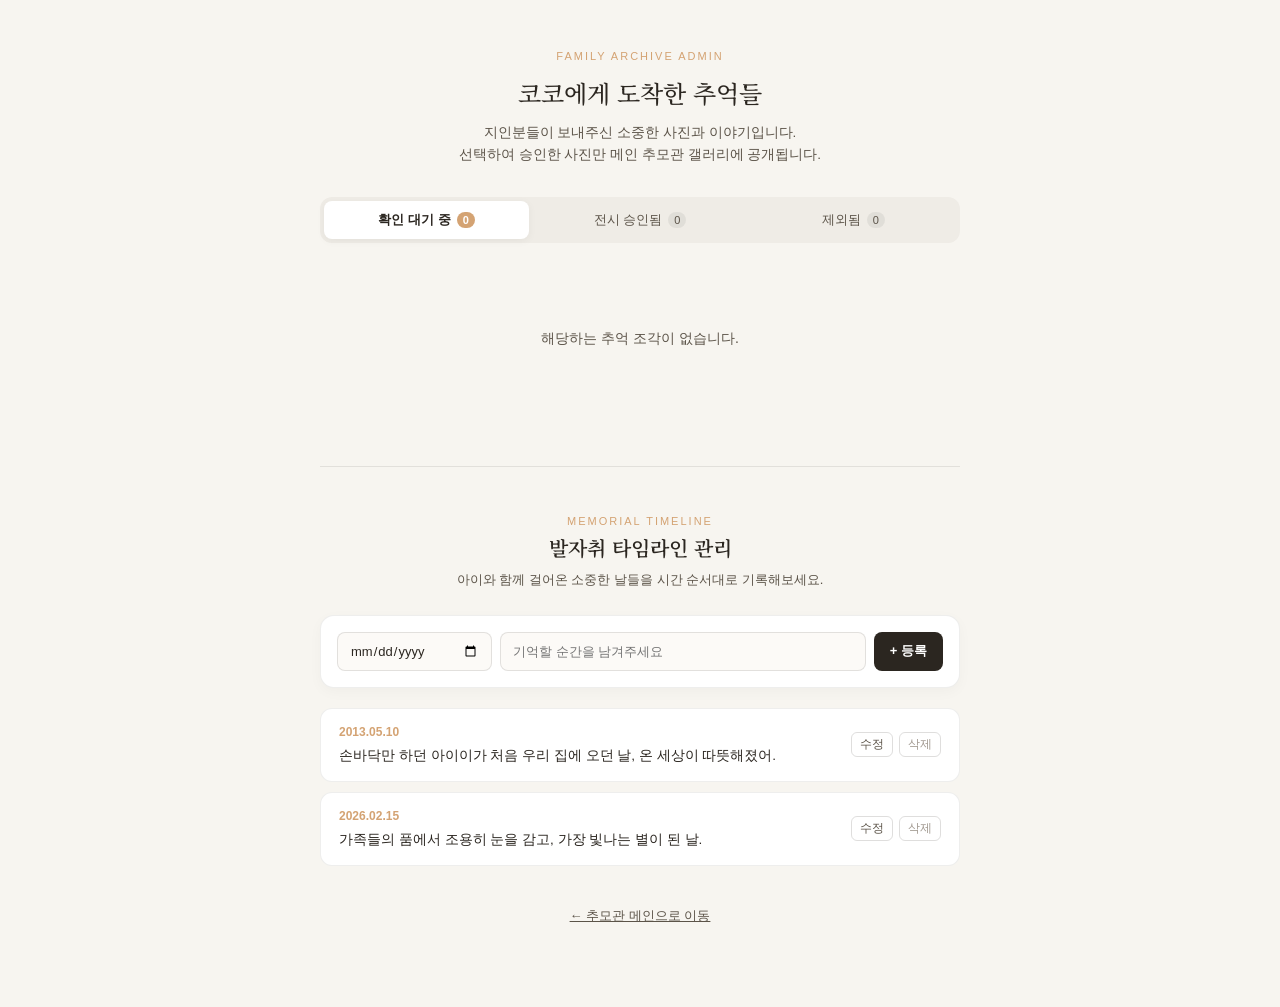
==== commit 4a7f0b5d: "feat: add timeline management and CRUD functionality to admin panel" ====
--- a/admin.html
+++ b/admin.html
@@ -38,6 +38,29 @@
             <!-- JS 동적 렌더링 영역 -->
         </main>
 
+        <section class="admin-timeline-section">
+            <div class="section-title-box">
+                <span class="header-tag">MEMORIAL TIMELINE</span>
+                <h2 class="section-sub-title">발자취 타임라인 관리</h2>
+                <p class="section-desc">아이와 함께 걸어온 소중한 날들을 시간 순서대로 기록해보세요.</p>
+            </div>
+
+            <!-- 발자취 등록 폼 -->
+            <form class="timeline-form" onsubmit="handleAddTimeline(event)">
+                <div class="timeline-input-row">
+                    <input type="date" id="timelineDate" class="timeline-input date-picker-input" required>
+                    <input type="text" id="timelineStory" class="timeline-input text-input" placeholder="기억할 순간을 남겨주세요"
+                        required>
+                    <button type="submit" class="btn-timeline-add">+ 등록</button>
+                </div>
+            </form>
+
+            <!-- 등록된 타임라인 리스트 -->
+            <div class="admin-timeline-list" id="adminTimelineList">
+                <!-- JS로 동적 렌더링 -->
+            </div>
+        </section>
+
         <div class="admin-footer-links">
             <a href="sample.html" class="link-btn">← 추모관 메인으로 이동</a>
         </div>
--- a/admin.css
+++ b/admin.css
@@ -267,7 +267,6 @@
     background: var(--accent-brown, #B89065);
 }
 
-/* 0장 선택 시 제외 버튼 스타일 */
 .btn-approve-submit.mode-reject {
     background: #6E6861;
     color: #FFFFFF;
@@ -275,6 +274,299 @@
 
 .btn-approve-submit.mode-reject:hover {
     background: #57514B;
+}
+
+.card-action-bar-single {
+    display: flex;
+    margin-top: 14px;
+}
+
+.btn-revert-mini {
+    background: transparent;
+    border: 1px solid rgba(43, 38, 32, 0.18);
+    color: var(--text-sub, #7A7269);
+    font-size: 11.5px;
+    font-weight: 500;
+    padding: 4px 10px;
+    border-radius: 6px;
+    cursor: pointer;
+    white-space: nowrap;
+    display: inline-flex;
+    align-items: center;
+    gap: 4px;
+    transition: all 0.2s ease;
+    flex-shrink: 0;
+}
+
+.btn-revert-mini:hover {
+    background: #FFFFFF;
+    color: var(--text-main, #2B2620);
+    border-color: var(--accent-brown, #B89065);
+    box-shadow: 0 1px 4px rgba(0, 0, 0, 0.06);
+}
+
+/* =========================================
+   발자취 타임라인 관리 섹션
+========================================= */
+.admin-timeline-section {
+    margin-top: 56px;
+    padding-top: 40px;
+    border-top: 1px solid rgba(43, 38, 32, 0.1);
+}
+
+.section-title-box {
+    text-align: center;
+    margin-bottom: 24px;
+}
+
+.section-sub-title {
+    font-family: var(--font-serif-kr, serif);
+    font-size: 20px;
+    font-weight: 600;
+    margin-bottom: 6px;
+}
+
+.section-desc {
+    font-size: 13px;
+    color: var(--text-sub, #7A7269);
+}
+
+.timeline-form {
+    background: #FFFFFF;
+    padding: 16px;
+    border-radius: 14px;
+    border: 1px solid rgba(43, 38, 32, 0.08);
+    box-shadow: 0 4px 14px rgba(0, 0, 0, 0.03);
+    margin-bottom: 20px;
+}
+
+.timeline-input-row {
+    display: flex;
+    gap: 8px;
+}
+
+.timeline-input {
+    border: 1px solid rgba(43, 38, 32, 0.12);
+    background: #FCFAF7;
+    border-radius: 8px;
+    padding: 10px 12px;
+    font-size: 13px;
+    font-family: inherit;
+    outline: none;
+    transition: border-color 0.2s;
+}
+
+.timeline-input:focus {
+    border-color: var(--accent-brown, #B89065);
+}
+
+.timeline-input.date-picker-input {
+    width: 155px;
+    flex-shrink: 0;
+    cursor: pointer;
+    color: var(--text-main, #2B2620);
+}
+
+.timeline-input.text-input {
+    flex: 1;
+}
+
+.btn-timeline-add {
+    background: var(--text-main, #2B2620);
+    color: #FFFFFF;
+    border: none;
+    border-radius: 8px;
+    padding: 0 16px;
+    font-size: 13px;
+    font-weight: 600;
+    cursor: pointer;
+    white-space: nowrap;
+    transition: background 0.2s;
+}
+
+.btn-timeline-add:hover {
+    background: var(--accent-brown, #B89065);
+}
+
+.admin-timeline-list {
+    display: flex;
+    flex-direction: column;
+    gap: 10px;
+}
+
+.admin-timeline-item {
+    background: #FFFFFF;
+    border: 1px solid rgba(43, 38, 32, 0.08);
+    border-radius: 12px;
+    padding: 14px 18px;
+    display: flex;
+    align-items: center;
+    justify-content: space-between;
+    gap: 14px;
+    transition: all 0.2s ease;
+}
+
+.admin-timeline-item.editing {
+    background: #FFFDF9;
+    border-color: var(--accent-brown, #B89065);
+    box-shadow: 0 4px 12px rgba(184, 144, 101, 0.12);
+}
+
+.admin-tl-meta {
+    flex: 1;
+    display: flex;
+    flex-direction: column;
+    gap: 3px;
+}
+
+.admin-tl-date {
+    font-size: 12px;
+    font-weight: 600;
+    color: var(--accent-brown, #B89065);
+}
+
+.admin-tl-text {
+    font-size: 13.5px;
+    color: var(--text-main, #2B2620);
+}
+
+.admin-tl-actions {
+    display: flex;
+    align-items: center;
+    gap: 6px;
+    flex-shrink: 0;
+}
+
+.btn-tl-edit,
+.btn-tl-delete {
+    background: transparent;
+    border: 1px solid rgba(43, 38, 32, 0.15);
+    border-radius: 6px;
+    font-size: 11.5px;
+    padding: 4px 8px;
+    cursor: pointer;
+    transition: all 0.2s;
+}
+
+.btn-tl-edit {
+    color: var(--text-sub, #7A7269);
+}
+
+.btn-tl-edit:hover {
+    color: var(--accent-brown, #B89065);
+    border-color: var(--accent-brown, #B89065);
+    background: #FFFDF9;
+}
+
+.btn-tl-delete {
+    color: #A0988F;
+}
+
+.btn-tl-delete:hover {
+    color: #D9534F;
+    border-color: #D9534F;
+    background: #FFF5F5;
+}
+
+/* 인라인 수정 폼 */
+.edit-mode-form {
+    display: flex;
+    align-items: center;
+    gap: 8px;
+    width: 100%;
+}
+
+.edit-input-date {
+    width: 145px;
+    flex-shrink: 0;
+    padding: 6px 8px;
+    font-size: 12.5px;
+    border: 1px solid rgba(43, 38, 32, 0.15);
+    border-radius: 6px;
+    background: #FFFFFF;
+    outline: none;
+    font-family: inherit;
+}
+
+.edit-input-date:focus {
+    border-color: var(--accent-brown, #B89065);
+}
+
+.edit-input-story {
+    flex: 1;
+    padding: 6px 10px;
+    font-size: 13px;
+    border: 1px solid rgba(43, 38, 32, 0.15);
+    border-radius: 6px;
+    background: #FFFFFF;
+    outline: none;
+    font-family: inherit;
+}
+
+.edit-input-story:focus {
+    border-color: var(--accent-brown, #B89065);
+}
+
+.edit-action-row {
+    display: flex;
+    gap: 6px;
+    flex-shrink: 0;
+}
+
+.btn-edit-save {
+    background: var(--text-main, #2B2620);
+    color: #FFFFFF;
+    border: none;
+    border-radius: 6px;
+    padding: 6px 10px;
+    font-size: 11.5px;
+    cursor: pointer;
+    white-space: nowrap;
+    transition: background 0.2s;
+}
+
+.btn-edit-save:hover {
+    background: var(--accent-brown, #B89065);
+}
+
+.btn-edit-cancel {
+    background: transparent;
+    border: 1px solid rgba(43, 38, 32, 0.15);
+    border-radius: 6px;
+    padding: 6px 10px;
+    font-size: 11.5px;
+    color: #A0988F;
+    cursor: pointer;
+    white-space: nowrap;
+    transition: all 0.2s;
+}
+
+.btn-edit-cancel:hover {
+    background: #F0ECE6;
+    color: var(--text-main, #2B2620);
+}
+
+@media (max-width: 600px) {
+    .timeline-input-row {
+        flex-direction: column;
+    }
+
+    .timeline-input.date-picker-input {
+        width: 100%;
+    }
+
+    .edit-mode-form {
+        flex-direction: column;
+        align-items: stretch;
+    }
+
+    .edit-input-date {
+        width: 100%;
+    }
+
+    .edit-action-row {
+        justify-content: flex-end;
+    }
 }
 
 .empty-state {
@@ -320,33 +612,4 @@
     opacity: 1;
     visibility: visible;
     transform: translateX(-50%) translateY(0);
-}
-
-.card-action-bar-single {
-    display: flex;
-    margin-top: 14px;
-}
-
-.btn-revert-mini {
-    background: transparent;
-    border: 1px solid rgba(43, 38, 32, 0.18);
-    color: var(--text-sub, #7A7269);
-    font-size: 11.5px;
-    font-weight: 500;
-    padding: 4px 10px;
-    border-radius: 6px;
-    cursor: pointer;
-    white-space: nowrap;
-    display: inline-flex;
-    align-items: center;
-    gap: 4px;
-    transition: all 0.2s ease;
-    flex-shrink: 0;
-}
-
-.btn-revert-mini:hover {
-    background: #FFFFFF;
-    color: var(--text-main, #2B2620);
-    border-color: var(--accent-brown, #B89065);
-    box-shadow: 0 1px 4px rgba(0, 0, 0, 0.06);
 }
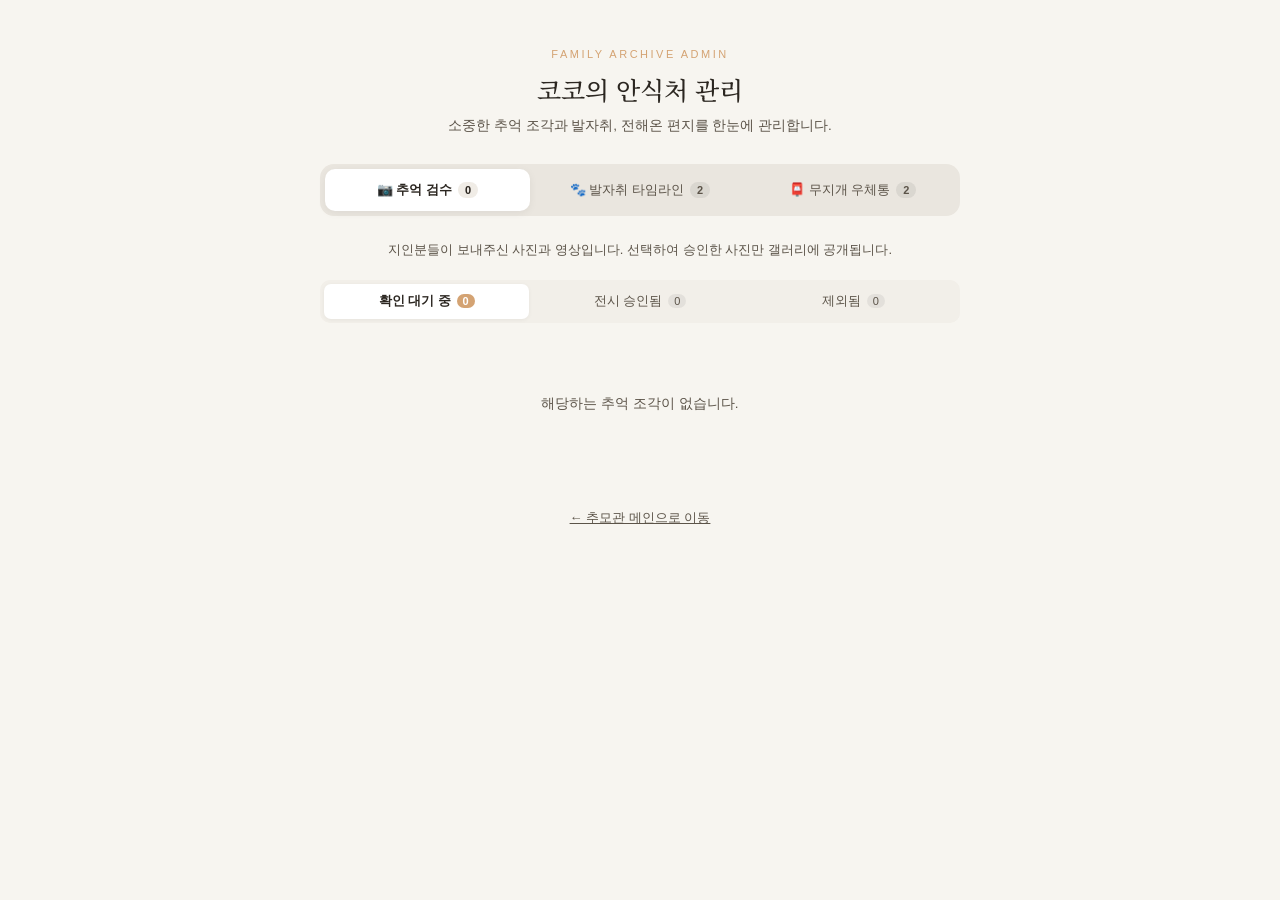
==== commit bfaa37ec: "feat: add admin postbox management and main tab navigation with badge synchronization" ====
--- a/admin.html
+++ b/admin.html
@@ -4,7 +4,7 @@
 <head>
     <meta charset="UTF-8">
     <meta name="viewport" content="width=device-width, initial-scale=1.0">
-    <title>추억 조각 검수함 | 온새미로 관리자</title>
+    <title>추모관 통합 관리 | 온새미로</title>
     <link rel="preconnect" href="https://fonts.googleapis.com">
     <link rel="preconnect" href="https://fonts.gstatic.com" crossorigin>
     <link
@@ -17,32 +17,56 @@
 <body class="admin-body">
 
     <div class="admin-container">
-        <header class="admin-header">
-            <div class="header-tag">FAMILY ARCHIVE ADMIN</div>
-            <h1 class="admin-title"><span id="adminPetName">코코</span>에게 도착한 추억들</h1>
-            <p class="admin-desc">지인분들이 보내주신 소중한 사진과 이야기입니다.<br>선택하여 승인한 사진만 메인 추모관 갤러리에 공개됩니다.</p>
+        <!-- 메인 헤더 -->
+        <header class="admin-header-box">
+            <span class="header-tag">FAMILY ARCHIVE ADMIN</span>
+            <h1 class="admin-main-title"><span id="adminPetName">코코</span>의 안식처 관리</h1>
+            <p class="admin-main-desc">소중한 추억 조각과 발자취, 전해온 편지를 한눈에 관리합니다.</p>
         </header>
 
-        <!-- 상태 필터 탭 -->
-        <div class="filter-tabs">
-            <button class="filter-tab active" onclick="setFilter('pending')">확인 대기 중 <span id="countPending"
-                    class="badge">0</span></button>
-            <button class="filter-tab" onclick="setFilter('approved')">전시 승인됨 <span id="countApproved"
-                    class="badge">0</span></button>
-            <button class="filter-tab" onclick="setFilter('unposted')">제외됨 <span id="countUnposted"
-                    class="badge">0</span></button>
-        </div>
+        <!-- ⭐️ 3단 대분류 메인 탭 -->
+        <nav class="admin-main-nav">
+            <button type="button" class="main-tab-btn active" onclick="switchMainTab('media')">
+                <span class="tab-label">📷 추억 검수</span>
+                <span id="badgePendingMain" class="main-tab-badge">0</span>
+            </button>
+            <button type="button" class="main-tab-btn" onclick="switchMainTab('timeline')">
+                <span class="tab-label">🐾 발자취 타임라인</span>
+                <span id="badgeTimelineMain" class="main-tab-badge">0</span>
+            </button>
+            <button type="button" class="main-tab-btn" onclick="switchMainTab('postbox')">
+                <span class="tab-label">📮 무지개 우체통</span>
+                <span id="badgePostboxMain" class="main-tab-badge">0</span>
+            </button>
+        </nav>
 
-        <!-- 추억 카드 목록 컨테이너 -->
-        <main id="memoryCardList" class="memory-card-list">
-            <!-- JS 동적 렌더링 영역 -->
-        </main>
+        <!-- ⭐️ 탭 1: 사진·영상 검수 패널 -->
+        <section id="panel-media" class="admin-tab-panel active">
+            <div class="panel-desc-box">
+                <p class="panel-sub-desc">지인분들이 보내주신 사진과 영상입니다. 선택하여 승인한 사진만 갤러리에 공개됩니다.</p>
+            </div>
 
-        <section class="admin-timeline-section">
-            <div class="section-title-box">
-                <span class="header-tag">MEMORIAL TIMELINE</span>
-                <h2 class="section-sub-title">발자취 타임라인 관리</h2>
-                <p class="section-desc">아이와 함께 걸어온 소중한 날들을 시간 순서대로 기록해보세요.</p>
+            <!-- 하위 상태 필터 탭 -->
+            <div class="filter-tabs">
+                <button class="filter-tab active" onclick="setFilter('pending')">
+                    확인 대기 중 <span id="countPending" class="badge">0</span>
+                </button>
+                <button class="filter-tab" onclick="setFilter('approved')">
+                    전시 승인됨 <span id="countApproved" class="badge">0</span>
+                </button>
+                <button class="filter-tab" onclick="setFilter('unposted')">
+                    제외됨 <span id="countUnposted" class="badge">0</span>
+                </button>
+            </div>
+
+            <!-- 추억 카드 목록 -->
+            <div id="memoryCardList" class="memory-card-list"></div>
+        </section>
+
+        <!-- ⭐️ 탭 2: 발자취 타임라인 패널 -->
+        <section id="panel-timeline" class="admin-tab-panel">
+            <div class="panel-desc-box">
+                <p class="panel-sub-desc">아이와 함께 걸어온 소중한 날들을 시간 순서대로 기록해보세요.</p>
             </div>
 
             <!-- 발자취 등록 폼 -->
@@ -56,8 +80,20 @@
             </form>
 
             <!-- 등록된 타임라인 리스트 -->
-            <div class="admin-timeline-list" id="adminTimelineList">
-                <!-- JS로 동적 렌더링 -->
+            <div class="admin-timeline-list" id="adminTimelineList"></div>
+        </section>
+
+        <!-- ⭐️ 탭 3: 무지개 우체통 패널 -->
+        <section id="panel-postbox" class="admin-tab-panel">
+            <div class="panel-desc-box">
+                <p class="panel-sub-desc">지인과 가족분들이 남겨주신 편지를 확인하고 정리할 수 있습니다.</p>
+            </div>
+
+            <div class="admin-card-box">
+                <div class="postbox-header-row">
+                    <span class="postbox-total-text">총 <strong id="postboxCount">0</strong>개의 편지</span>
+                </div>
+                <div class="postbox-admin-list" id="adminPostboxList"></div>
             </div>
         </section>
 
--- a/admin.css
+++ b/admin.css
@@ -8,55 +8,165 @@
 .admin-container {
     max-width: 680px;
     margin: 0 auto;
-    padding: 48px 20px 80px;
-}
-
-.admin-header {
+    padding: 40px 20px 80px;
+}
+
+/* =========================================
+   상단 메인 헤더
+========================================= */
+.admin-header-box {
     text-align: center;
-    margin-bottom: 32px;
+    margin-bottom: 28px;
 }
 
 .header-tag {
+    display: inline-block;
     font-size: 11px;
-    letter-spacing: 2px;
+    letter-spacing: 2.5px;
     color: var(--accent-brown, #B89065);
     margin-bottom: 8px;
     font-weight: 500;
-}
-
-.admin-title {
+    text-transform: uppercase;
+}
+
+.admin-main-title {
     font-family: var(--font-serif-kr, serif);
-    font-size: 24px;
+    font-size: 25px;
     font-weight: 500;
-    margin-bottom: 10px;
-}
-
-.admin-desc {
+    color: var(--text-main, #2B2620);
+    margin-bottom: 8px;
+    line-height: 1.4;
+    letter-spacing: -0.3px;
+}
+
+.admin-main-desc {
     font-size: 13.5px;
     color: var(--text-sub, #7A7269);
     line-height: 1.6;
     word-break: keep-all;
-}
-
-/* 필터 탭 */
+    margin: 0;
+}
+
+/* =========================================
+   ⭐️ 3단 대분류 탭 네비게이션
+========================================= */
+.admin-main-nav {
+    display: grid;
+    grid-template-columns: repeat(3, 1fr);
+    gap: 8px;
+    background: #EAE6DF;
+    padding: 5px;
+    border-radius: 14px;
+    margin-bottom: 24px;
+}
+
+.main-tab-btn {
+    display: flex;
+    align-items: center;
+    justify-content: center;
+    gap: 6px;
+    padding: 12px 6px;
+    border: none;
+    background: transparent;
+    border-radius: 10px;
+    font-size: 13px;
+    font-weight: 500;
+    color: var(--text-sub, #7A7269);
+    cursor: pointer;
+    transition: all 0.2s ease;
+    white-space: nowrap;
+}
+
+.main-tab-btn:hover {
+    color: var(--text-main, #2B2620);
+}
+
+.main-tab-btn.active {
+    background: #FFFFFF;
+    color: var(--text-main, #2B2620);
+    font-weight: 600;
+    box-shadow: 0 2px 8px rgba(0, 0, 0, 0.06);
+}
+
+.main-tab-badge {
+    background: rgba(43, 38, 32, 0.08);
+    color: var(--text-sub, #7A7269);
+    font-size: 11px;
+    padding: 2px 7px;
+    border-radius: 12px;
+    font-weight: 600;
+    transition: all 0.2s ease;
+}
+
+.main-tab-btn.active .main-tab-badge {
+    background: #F0ECE6;
+    color: var(--text-main, #2B2620);
+}
+
+/* 검수 대기 항목이 1개 이상 있을 때 강조색 표시 */
+.main-tab-badge.has-items {
+    background: var(--accent-brown, #B89065) !important;
+    color: #FFFFFF !important;
+}
+
+/* =========================================
+   패널 전환 (선택된 탭만 노출)
+========================================= */
+.admin-tab-panel {
+    display: none;
+    animation: fadeIn 0.25s ease forwards;
+}
+
+.admin-tab-panel.active {
+    display: block;
+}
+
+@keyframes fadeIn {
+    from {
+        opacity: 0;
+        transform: translateY(4px);
+    }
+
+    to {
+        opacity: 1;
+        transform: translateY(0);
+    }
+}
+
+.panel-desc-box {
+    text-align: center;
+    margin-bottom: 20px;
+}
+
+.panel-sub-desc {
+    font-size: 13px;
+    color: var(--text-sub, #7A7269);
+    line-height: 1.5;
+    margin: 0;
+    word-break: keep-all;
+}
+
+/* =========================================
+   1. 검수 탭: 상태 서브 필터 & 카드 목록
+========================================= */
 .filter-tabs {
     display: flex;
     gap: 8px;
-    background: #EFECE6;
+    background: #F2EFE9;
     padding: 4px;
-    border-radius: 12px;
-    margin-bottom: 24px;
+    border-radius: 10px;
+    margin-bottom: 20px;
 }
 
 .filter-tab {
     flex: 1;
     border: none;
     background: transparent;
-    padding: 10px 0;
-    font-size: 13px;
+    padding: 9px 0;
+    font-size: 12.5px;
     font-weight: 500;
     color: var(--text-sub, #7A7269);
-    border-radius: 8px;
+    border-radius: 7px;
     cursor: pointer;
     display: flex;
     align-items: center;
@@ -69,13 +179,13 @@
     background: #FFFFFF;
     color: var(--text-main, #2B2620);
     font-weight: 600;
-    box-shadow: 0 2px 8px rgba(0, 0, 0, 0.05);
+    box-shadow: 0 1px 4px rgba(0, 0, 0, 0.05);
 }
 
 .badge {
     background: rgba(0, 0, 0, 0.06);
     font-size: 11px;
-    padding: 2px 6px;
+    padding: 1px 6px;
     border-radius: 10px;
 }
 
@@ -84,26 +194,25 @@
     color: #FFFFFF;
 }
 
-/* 개별 추억 카드 */
 .memory-card-list {
     display: flex;
     flex-direction: column;
-    gap: 20px;
+    gap: 16px;
 }
 
 .archive-card {
     background: #FFFFFF;
-    border-radius: 16px;
-    padding: 22px;
+    border-radius: 14px;
+    padding: 20px;
     border: 1px solid rgba(43, 38, 32, 0.08);
-    box-shadow: 0 4px 16px rgba(0, 0, 0, 0.03);
+    box-shadow: 0 4px 14px rgba(0, 0, 0, 0.03);
 }
 
 .card-top-info {
     display: flex;
     justify-content: space-between;
     align-items: center;
-    margin-bottom: 14px;
+    margin-bottom: 12px;
     border-bottom: 1px solid #F0EEE9;
     padding-bottom: 10px;
     gap: 12px;
@@ -117,25 +226,24 @@
 }
 
 .sender-name {
-    font-size: 15px;
+    font-size: 14.5px;
     font-weight: 600;
 }
 
 .sender-relation {
-    font-size: 12px;
+    font-size: 11.5px;
     background: #F4EFEA;
     color: var(--accent-brown, #B89065);
-    padding: 2px 8px;
-    border-radius: 10px;
+    padding: 2px 7px;
+    border-radius: 8px;
 }
 
 .submit-date {
-    font-size: 12px;
+    font-size: 11.5px;
     color: #A0988F;
     margin-left: 2px;
 }
 
-/* 사진 및 영상 그리드 */
 .media-preview-box {
     display: grid;
     grid-template-columns: repeat(3, 1fr);
@@ -146,7 +254,7 @@
 .media-thumbnail {
     position: relative;
     aspect-ratio: 1;
-    border-radius: 10px;
+    border-radius: 8px;
     overflow: hidden;
     background: #EAE7E1;
     cursor: pointer;
@@ -162,20 +270,18 @@
     transition: filter 0.25s ease, opacity 0.25s ease;
 }
 
-/* 제외(미선택) 상태: 연회색 흑백 톤다운 */
 .media-thumbnail.excluded img,
 .media-thumbnail.excluded video {
     filter: grayscale(100%);
     opacity: 0.35;
 }
 
-/* 체크마크 버튼 */
 .btn-toggle-check {
     position: absolute;
-    top: 10px;
-    right: 10px;
-    width: 26px;
-    height: 26px;
+    top: 8px;
+    right: 8px;
+    width: 24px;
+    height: 24px;
     border-radius: 50%;
     cursor: pointer;
     display: flex;
@@ -187,58 +293,53 @@
     transition: all 0.2s ease;
 }
 
-/* 선택됨 */
 .btn-toggle-check.checked {
     background: #A0703B;
     border: 1px solid rgba(255, 255, 255, 0.4);
-    box-shadow: 0 2px 8px rgba(0, 0, 0, 0.2);
+    box-shadow: 0 2px 6px rgba(0, 0, 0, 0.2);
 }
 
 .btn-toggle-check.checked svg {
     display: block;
-    width: 14px;
-    height: 14px;
+    width: 13px;
+    height: 13px;
     stroke: #FFFFFF;
     stroke-width: 2.2;
 }
 
-/* 미선택 */
 .btn-toggle-check.unchecked {
     background: rgba(43, 38, 32, 0.35);
     border: 1.5px solid rgba(255, 255, 255, 0.65);
     backdrop-filter: blur(2px);
-    box-shadow: 0 1px 4px rgba(0, 0, 0, 0.15);
 }
 
 .btn-toggle-check.unchecked svg {
     display: none;
 }
 
-/* 이야기 텍스트 */
 .card-story-text {
     font-family: var(--font-serif-kr, serif);
-    font-size: 14px;
-    line-height: 1.65;
+    font-size: 13.5px;
+    line-height: 1.6;
     color: #4A443E;
     background: #FAF9F7;
-    padding: 14px 16px;
-    border-radius: 10px;
-    margin-bottom: 18px;
+    padding: 12px 14px;
+    border-radius: 8px;
+    margin-bottom: 16px;
     white-space: pre-wrap;
     word-break: keep-all;
 }
 
-/* 상태 제어 버튼군 */
 .card-action-bar {
     display: grid;
     grid-template-columns: 1fr 1.6fr;
-    gap: 10px;
+    gap: 8px;
 }
 
 .btn-status {
-    padding: 12px 14px;
+    padding: 11px 12px;
     border-radius: 8px;
-    font-size: 13px;
+    font-size: 12.5px;
     font-weight: 500;
     cursor: pointer;
     border: none;
@@ -276,18 +377,13 @@
     background: #57514B;
 }
 
-.card-action-bar-single {
-    display: flex;
-    margin-top: 14px;
-}
-
 .btn-revert-mini {
     background: transparent;
     border: 1px solid rgba(43, 38, 32, 0.18);
     color: var(--text-sub, #7A7269);
     font-size: 11.5px;
     font-weight: 500;
-    padding: 4px 10px;
+    padding: 3px 8px;
     border-radius: 6px;
     cursor: pointer;
     white-space: nowrap;
@@ -295,49 +391,24 @@
     align-items: center;
     gap: 4px;
     transition: all 0.2s ease;
-    flex-shrink: 0;
 }
 
 .btn-revert-mini:hover {
     background: #FFFFFF;
     color: var(--text-main, #2B2620);
     border-color: var(--accent-brown, #B89065);
-    box-shadow: 0 1px 4px rgba(0, 0, 0, 0.06);
 }
 
 /* =========================================
-   발자취 타임라인 관리 섹션
+   2. 발자취 타임라인 탭
 ========================================= */
-.admin-timeline-section {
-    margin-top: 56px;
-    padding-top: 40px;
-    border-top: 1px solid rgba(43, 38, 32, 0.1);
-}
-
-.section-title-box {
-    text-align: center;
-    margin-bottom: 24px;
-}
-
-.section-sub-title {
-    font-family: var(--font-serif-kr, serif);
-    font-size: 20px;
-    font-weight: 600;
-    margin-bottom: 6px;
-}
-
-.section-desc {
-    font-size: 13px;
-    color: var(--text-sub, #7A7269);
-}
-
 .timeline-form {
     background: #FFFFFF;
     padding: 16px;
-    border-radius: 14px;
+    border-radius: 12px;
     border: 1px solid rgba(43, 38, 32, 0.08);
     box-shadow: 0 4px 14px rgba(0, 0, 0, 0.03);
-    margin-bottom: 20px;
+    margin-bottom: 16px;
 }
 
 .timeline-input-row {
@@ -391,32 +462,25 @@
 .admin-timeline-list {
     display: flex;
     flex-direction: column;
-    gap: 10px;
+    gap: 8px;
 }
 
 .admin-timeline-item {
     background: #FFFFFF;
     border: 1px solid rgba(43, 38, 32, 0.08);
-    border-radius: 12px;
-    padding: 14px 18px;
+    border-radius: 10px;
+    padding: 14px 16px;
     display: flex;
     align-items: center;
     justify-content: space-between;
-    gap: 14px;
-    transition: all 0.2s ease;
-}
-
-.admin-timeline-item.editing {
-    background: #FFFDF9;
-    border-color: var(--accent-brown, #B89065);
-    box-shadow: 0 4px 12px rgba(184, 144, 101, 0.12);
+    gap: 12px;
 }
 
 .admin-tl-meta {
     flex: 1;
     display: flex;
     flex-direction: column;
-    gap: 3px;
+    gap: 2px;
 }
 
 .admin-tl-date {
@@ -441,9 +505,9 @@
 .btn-tl-delete {
     background: transparent;
     border: 1px solid rgba(43, 38, 32, 0.15);
-    border-radius: 6px;
+    border-radius: 5px;
     font-size: 11.5px;
-    padding: 4px 8px;
+    padding: 3px 8px;
     cursor: pointer;
     transition: all 0.2s;
 }
@@ -477,7 +541,7 @@
 }
 
 .edit-input-date {
-    width: 145px;
+    width: 140px;
     flex-shrink: 0;
     padding: 6px 8px;
     font-size: 12.5px;
@@ -486,10 +550,6 @@
     background: #FFFFFF;
     outline: none;
     font-family: inherit;
-}
-
-.edit-input-date:focus {
-    border-color: var(--accent-brown, #B89065);
 }
 
 .edit-input-story {
@@ -501,10 +561,6 @@
     background: #FFFFFF;
     outline: none;
     font-family: inherit;
-}
-
-.edit-input-story:focus {
-    border-color: var(--accent-brown, #B89065);
 }
 
 .edit-action-row {
@@ -521,12 +577,6 @@
     padding: 6px 10px;
     font-size: 11.5px;
     cursor: pointer;
-    white-space: nowrap;
-    transition: background 0.2s;
-}
-
-.btn-edit-save:hover {
-    background: var(--accent-brown, #B89065);
 }
 
 .btn-edit-cancel {
@@ -537,48 +587,115 @@
     font-size: 11.5px;
     color: #A0988F;
     cursor: pointer;
-    white-space: nowrap;
+}
+
+/* =========================================
+   3. 무지개 우체통 탭
+========================================= */
+.postbox-header-row {
+    display: flex;
+    justify-content: space-between;
+    align-items: center;
+    margin-bottom: 12px;
+    padding: 0 4px;
+}
+
+.postbox-total-text {
+    font-size: 13px;
+    color: var(--text-sub, #7A7269);
+}
+
+.postbox-total-text strong {
+    color: var(--accent-brown, #B89065);
+}
+
+.postbox-admin-list {
+    display: flex;
+    flex-direction: column;
+    gap: 10px;
+}
+
+.admin-postbox-card {
+    background: #FFFFFF;
+    border: 1px solid rgba(43, 38, 32, 0.08);
+    border-radius: 12px;
+    padding: 16px 18px;
+    display: flex;
+    flex-direction: column;
+    gap: 10px;
+}
+
+.postbox-card-top {
+    display: flex;
+    justify-content: space-between;
+    align-items: center;
+}
+
+.postbox-author-info {
+    display: flex;
+    align-items: center;
+    gap: 8px;
+}
+
+.postbox-author-tag {
+    font-size: 11px;
+    background: #F4EFEA;
+    color: var(--accent-brown, #B89065);
+    padding: 2px 7px;
+    border-radius: 4px;
+    font-weight: 500;
+}
+
+.postbox-author-name {
+    font-size: 13.5px;
+    font-weight: 600;
+    color: var(--text-main, #2B2620);
+}
+
+.postbox-date {
+    font-size: 11.5px;
+    color: #A0988F;
+}
+
+.btn-postbox-delete {
+    background: transparent;
+    border: 1px solid rgba(43, 38, 32, 0.15);
+    color: #A0988F;
+    font-size: 11.5px;
+    padding: 3px 8px;
+    border-radius: 5px;
+    cursor: pointer;
     transition: all 0.2s;
 }
 
-.btn-edit-cancel:hover {
-    background: #F0ECE6;
-    color: var(--text-main, #2B2620);
-}
-
-@media (max-width: 600px) {
-    .timeline-input-row {
-        flex-direction: column;
-    }
-
-    .timeline-input.date-picker-input {
-        width: 100%;
-    }
-
-    .edit-mode-form {
-        flex-direction: column;
-        align-items: stretch;
-    }
-
-    .edit-input-date {
-        width: 100%;
-    }
-
-    .edit-action-row {
-        justify-content: flex-end;
-    }
-}
-
+.btn-postbox-delete:hover {
+    color: #D9534F;
+    border-color: #D9534F;
+    background: #FFF5F5;
+}
+
+.postbox-msg-content {
+    font-size: 13px;
+    line-height: 1.6;
+    color: var(--text-main, #2B2620);
+    white-space: pre-wrap;
+    word-break: keep-all;
+    margin: 0;
+}
+
+/* =========================================
+   공통 공통 요소 (비어있음 / 푸터 / 토스트)
+========================================= */
 .empty-state {
     text-align: center;
-    padding: 60px 0;
-    color: var(--text-sub, #7A7269);
-    font-size: 14px;
+    padding: 50px 0;
+    color: var(--text-sub, #7A7269);
+    font-size: 13.5px;
 }
 
 .admin-footer-links {
     text-align: center;
-    margin-top: 36px;
+    margin-top: 40px;
 }
 
 .link-btn {
@@ -597,7 +714,6 @@
     padding: 12px 24px;
     border-radius: 24px;
     font-size: 13.5px;
-    font-weight: 400;
     letter-spacing: -0.2px;
     box-shadow: 0 6px 20px rgba(0, 0, 0, 0.15);
     z-index: 3000;
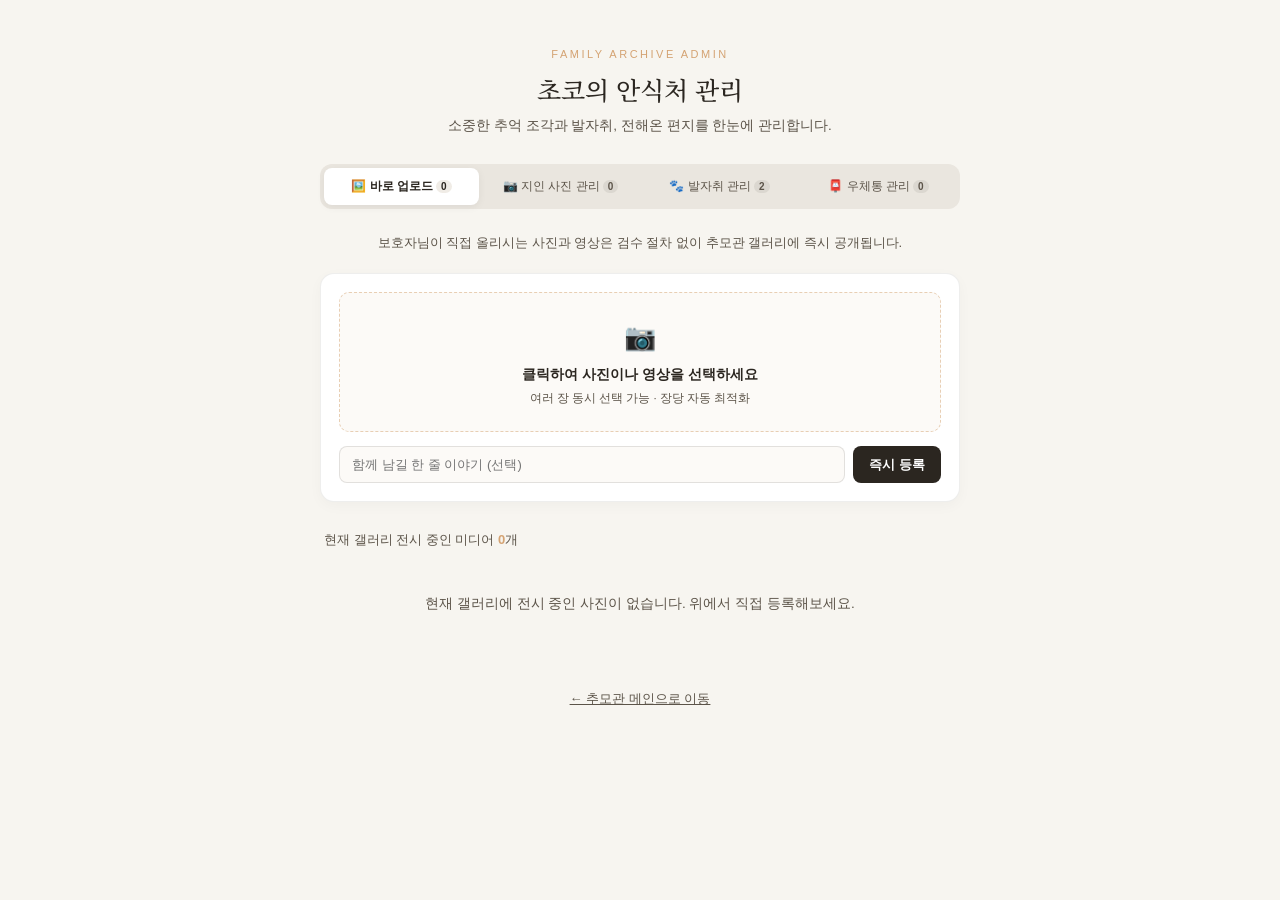
==== commit f3bfb0fb: "feat: implement memorial page script with BGM controls, guestbook, and media gallery features" ====
--- a/admin.html
+++ b/admin.html
@@ -12,6 +12,8 @@
         rel="stylesheet">
     <link rel="stylesheet" href="style.css">
     <link rel="stylesheet" href="admin.css">
+    <link rel="icon"
+        href="data:image/svg+xml,<svg xmlns=%22http://www.w3.org/2000/svg%22 viewBox=%220 0 100 100%22><text y=%22.9em%22 font-size=%2290%22>🕊️</text></svg>">
 </head>
 
 <body class="admin-body">
@@ -20,30 +22,71 @@
         <!-- 메인 헤더 -->
         <header class="admin-header-box">
             <span class="header-tag">FAMILY ARCHIVE ADMIN</span>
-            <h1 class="admin-main-title"><span id="adminPetName">코코</span>의 안식처 관리</h1>
+            <h1 class="admin-main-title"><span id="adminPetName">초코</span>의 안식처 관리</h1>
             <p class="admin-main-desc">소중한 추억 조각과 발자취, 전해온 편지를 한눈에 관리합니다.</p>
         </header>
 
-        <!-- ⭐️ 3단 대분류 메인 탭 -->
+        <!-- ⭐️ 4단 대분류 메인 탭 (순서 변경 적용) -->
         <nav class="admin-main-nav">
-            <button type="button" class="main-tab-btn active" onclick="switchMainTab('media')">
-                <span class="tab-label">📷 추억 검수</span>
+            <button type="button" class="main-tab-btn active" onclick="switchMainTab('direct')">
+                <span class="tab-label">🖼️ 바로 업로드</span>
+                <span id="badgeDirectMain" class="main-tab-badge">0</span>
+            </button>
+            <button type="button" class="main-tab-btn" onclick="switchMainTab('media')">
+                <span class="tab-label">📷 지인 사진 관리</span>
                 <span id="badgePendingMain" class="main-tab-badge">0</span>
             </button>
             <button type="button" class="main-tab-btn" onclick="switchMainTab('timeline')">
-                <span class="tab-label">🐾 발자취 타임라인</span>
+                <span class="tab-label">🐾 발자취 관리</span>
                 <span id="badgeTimelineMain" class="main-tab-badge">0</span>
             </button>
             <button type="button" class="main-tab-btn" onclick="switchMainTab('postbox')">
-                <span class="tab-label">📮 무지개 우체통</span>
+                <span class="tab-label">📮 우체통 관리</span>
                 <span id="badgePostboxMain" class="main-tab-badge">0</span>
             </button>
         </nav>
 
-        <!-- ⭐️ 탭 1: 사진·영상 검수 패널 -->
-        <section id="panel-media" class="admin-tab-panel active">
+        <!-- ⭐️ 탭 1: 바로 업로드 (보호자 직접 등록 및 전시 관리) -->
+        <section id="panel-direct" class="admin-tab-panel active">
             <div class="panel-desc-box">
-                <p class="panel-sub-desc">지인분들이 보내주신 사진과 영상입니다. 선택하여 승인한 사진만 갤러리에 공개됩니다.</p>
+                <p class="panel-sub-desc">보호자님이 직접 올리시는 사진과 영상은 검수 절차 없이 추모관 갤러리에 즉시 공개됩니다.</p>
+            </div>
+
+            <!-- 업로드 드롭존 & 인풋 -->
+            <div class="direct-upload-box">
+                <div class="upload-dropzone" onclick="document.getElementById('directFileInput').click()">
+                    <input type="file" id="directFileInput" accept="image/*,video/*" multiple
+                        onchange="handleFileSelect(this)" style="display: none;">
+                    <div class="dropzone-icon">📷</div>
+                    <div class="dropzone-text">클릭하여 사진이나 영상을 선택하세요</div>
+                    <div class="dropzone-sub">여러 장 동시 선택 가능 · 장당 자동 최적화</div>
+                </div>
+
+                <!-- 선택된 파일 썸네일 미리보기 영역 -->
+                <div id="selectedPreviewGrid" class="selected-preview-grid" style="display: none;"></div>
+
+                <!-- 사연 입력 및 즉시 등록 바 -->
+                <div class="direct-input-bar">
+                    <input type="text" id="directStoryInput" class="timeline-input text-input"
+                        placeholder="함께 남길 한 줄 이야기 (선택)">
+                    <button type="button" id="btnDirectSubmit" class="btn-timeline-add"
+                        onclick="handleDirectUpload()">즉시 등록</button>
+                </div>
+            </div>
+
+            <!-- 현재 전시 중인 미디어 목록 헤더 -->
+            <div
+                style="display: flex; justify-content: space-between; align-items: center; margin: 28px 0 12px; padding: 0 4px;">
+                <span class="postbox-total-text">현재 갤러리 전시 중인 미디어 <strong id="directGalleryCount">0</strong>개</span>
+            </div>
+            <!-- 전시 그리드 목록 -->
+            <div id="directGalleryList"></div>
+        </section>
+
+        <!-- ⭐️ 탭 2: 사진 모으기 관리 (지인 취합본 검수) -->
+        <section id="panel-media" class="admin-tab-panel">
+            <div class="panel-desc-box">
+                <p class="panel-sub-desc">지인분들이 취합 링크로 보내주신 사진과 영상입니다. 선택하여 승인한 사진만 갤러리에 공개됩니다.</p>
             </div>
 
             <!-- 하위 상태 필터 탭 -->
@@ -63,7 +106,7 @@
             <div id="memoryCardList" class="memory-card-list"></div>
         </section>
 
-        <!-- ⭐️ 탭 2: 발자취 타임라인 패널 -->
+        <!-- ⭐️ 탭 3: 발자취 관리 패널 -->
         <section id="panel-timeline" class="admin-tab-panel">
             <div class="panel-desc-box">
                 <p class="panel-sub-desc">아이와 함께 걸어온 소중한 날들을 시간 순서대로 기록해보세요.</p>
@@ -83,7 +126,7 @@
             <div class="admin-timeline-list" id="adminTimelineList"></div>
         </section>
 
-        <!-- ⭐️ 탭 3: 무지개 우체통 패널 -->
+        <!-- ⭐️ 탭 4: 우체통 관리 패널 -->
         <section id="panel-postbox" class="admin-tab-panel">
             <div class="panel-desc-box">
                 <p class="panel-sub-desc">지인과 가족분들이 남겨주신 편지를 확인하고 정리할 수 있습니다.</p>
@@ -98,7 +141,7 @@
         </section>
 
         <div class="admin-footer-links">
-            <a href="sample.html" class="link-btn">← 추모관 메인으로 이동</a>
+            <a href="memorial.html" class="link-btn">← 추모관 메인으로 이동</a>
         </div>
     </div>
 
--- a/style.css
+++ b/style.css
@@ -382,11 +382,15 @@
 }
 
 .mockup-btn {
+    position: relative;
+    overflow: visible;
     font-family: var(--font-sans);
     font-size: 11px;
+    /* ⭐️ 기존 아담한 폰트 크기 유지 */
     font-weight: 500;
     color: var(--text-sub);
     padding: 7px 12px;
+    /* ⭐️ 기존 패딩 규격 유지 */
     border-radius: 20px;
     border: 1px solid rgba(43, 38, 32, 0.08);
     background: #FFFFFF;
@@ -394,6 +398,25 @@
     display: inline-flex;
     align-items: center;
     gap: 6px;
+    outline: none;
+    /* 클릭 후 잔여 포커스 테두리 제거 */
+    -webkit-tap-highlight-color: transparent;
+    transition: border-color 0.2s ease, transform 0.2s ease, box-shadow 0.2s ease;
+}
+
+/* PC 마우스 호버 시에만 반응 */
+@media (hover: hover) and (pointer: fine) {
+    .mockup-btn:hover {
+        border-color: var(--accent-brown);
+        transform: translateY(-2px);
+    }
+}
+
+/* 클릭 후 포커스가 남아있어도 테두리가 켜져 있지 않도록 초기화 */
+.mockup-btn:focus:not(:hover) {
+    border-color: rgba(43, 38, 32, 0.08);
+    transform: none;
+    box-shadow: none;
 }
 
 .btn-dot {
@@ -472,20 +495,31 @@
     letter-spacing: 1px;
 }
 
-.feature-badge {
-    width: 38px;
-    height: 38px;
-    border-radius: 10px;
-    background: #F5EFEB;
-    display: flex;
-    align-items: center;
-    justify-content: center;
-}
-
-.feature-svg {
-    width: 20px;
-    height: 20px;
-    fill: var(--accent-brown);
+.feature-card-header {
+    display: flex;
+    align-items: baseline;
+    justify-content: flex-start;
+    gap: 8px;
+    margin-bottom: 24px;
+}
+
+.feature-num {
+    font-family: var(--font-serif-en);
+    font-size: 18px;
+    font-weight: 600;
+    color: var(--accent-brown);
+    letter-spacing: 0.5px;
+    line-height: 1;
+}
+
+.feature-subtag {
+    font-family: var(--font-serif-en);
+    font-size: 11.5px;
+    font-weight: 600;
+    letter-spacing: 1.5px;
+    color: var(--accent-brown);
+    line-height: 1;
+    opacity: 0.85;
 }
 
 .feature-title {
@@ -680,7 +714,7 @@
 
 .preview-gallery-section {
     background: transparent;
-    border-top: 1px solid rgba(43, 38, 32, 0.08);
+    border-top: none;
 }
 
 .preview-grid {
@@ -1375,55 +1409,199 @@
     max-width: 760px;
 }
 
+/* FAQ 아코디언 스타일 */
 .faq-list {
     display: flex;
     flex-direction: column;
     gap: 16px;
+    max-width: 760px;
+    margin: 0 auto;
 }
 
 .faq-item {
-    background: var(--bg-surface);
-    border: 1px solid var(--border-light);
-    border-radius: 12px;
-    padding: 24px;
+    background: #FFFFFF;
+    border: 1px solid rgba(43, 38, 32, 0.08);
+    border-radius: 16px;
+    overflow: hidden;
+    transition: border-color 0.25s ease, box-shadow 0.25s ease;
+}
+
+.faq-item.active {
+    border-color: rgba(212, 163, 115, 0.4);
+    box-shadow: 0 8px 24px rgba(43, 38, 32, 0.04);
 }
 
 .faq-q {
-    font-family: var(--font-serif-kr);
-    font-size: 16px;
-    font-weight: 600;
-    letter-spacing: -0.3px;
-    margin-bottom: 8px;
-    color: var(--text-main);
+    width: 100%;
+    display: flex;
+    align-items: center;
+    justify-content: space-between;
+    padding: 22px 28px;
+    background: none;
+    border: none;
+    cursor: pointer;
+    text-align: left;
+    font-family: var(--font-sans);
+    font-size: 16.5px;
+    font-weight: 600;
+    color: var(--text-main);
+    line-height: 1.5;
+}
+
+/* 화살표 토글 아이콘 */
+.faq-icon {
+    width: 10px;
+    height: 10px;
+    border-right: 2px solid var(--accent-brown);
+    border-bottom: 2px solid var(--accent-brown);
+    transform: rotate(45deg);
+    transition: transform 0.3s ease;
+    margin-left: 16px;
+    flex-shrink: 0;
+}
+
+.faq-item.active .faq-icon {
+    transform: rotate(-135deg);
+}
+
+/* 슬라이드 펼침 애니메이션 */
+.faq-a-wrap {
+    max-height: 0;
+    overflow: hidden;
+    transition: max-height 0.35s cubic-bezier(0.4, 0, 0.2, 1), opacity 0.3s ease;
+    opacity: 0;
+}
+
+.faq-item.active .faq-a-wrap {
+    opacity: 1;
 }
 
 .faq-a {
-    font-size: 14px;
-    color: var(--text-sub);
+    padding: 0 28px 24px 28px;
+    margin: 0;
+    font-size: 15px;
     line-height: 1.7;
+    color: var(--text-muted);
+    word-break: keep-all;
 }
 
 .footer {
-    border-top: 1px solid var(--border-light);
-    padding: 50px 0;
-    background: var(--bg-surface);
+    background: #FAF7F2;
+    border-top: 1px solid rgba(43, 38, 32, 0.08);
+    padding: 48px 0 40px;
+    color: var(--text-muted);
 }
 
 .footer-container {
+    max-width: 1160px;
+    margin: 0 auto;
+    padding: 0 24px;
+    display: flex;
+    flex-direction: column;
+    gap: 20px;
+}
+
+.footer-brand {
+    display: flex;
+    align-items: baseline;
+    gap: 16px;
+    flex-wrap: wrap;
+}
+
+.footer-logo {
+    display: inline-flex;
+    align-items: baseline;
+    gap: 8px;
+    text-decoration: none;
+}
+
+.footer-logo .logo-en {
+    font-family: var(--font-serif-en);
+    font-size: 18px;
+    font-weight: 600;
+    letter-spacing: 2px;
+    color: var(--text-main);
+}
+
+.footer-logo .logo-kr {
+    font-size: 13px;
+    color: var(--accent-brown);
+    font-weight: 500;
+}
+
+.footer-slogan {
+    font-size: 13px;
+    color: var(--text-muted);
+    margin: 0;
+    opacity: 0.8;
+}
+
+.footer-divider {
+    height: 1px;
+    background: rgba(43, 38, 32, 0.06);
+    margin: 0;
+}
+
+.footer-bottom {
     display: flex;
     justify-content: space-between;
     align-items: center;
-}
-
-.footer-brand p {
+    flex-wrap: wrap;
+    gap: 14px;
+}
+
+.footer-info {
+    display: flex;
+    flex-wrap: wrap;
+    gap: 4px 12px;
     font-size: 12px;
+    line-height: 1.6;
+    opacity: 0.8;
+}
+
+.footer-info span:not(:last-child)::after {
+    content: '|';
+    margin-left: 12px;
+    opacity: 0.3;
+}
+
+.footer-legal {
+    display: flex;
+    align-items: center;
+    gap: 14px;
+    font-size: 12px;
+}
+
+.footer-legal a {
     color: var(--text-muted);
-    margin-top: 4px;
+    text-decoration: none;
+}
+
+.footer-legal a strong {
+    color: var(--text-main);
+    font-weight: 600;
 }
 
 .copyright {
-    font-size: 12px;
-    color: var(--text-muted);
+    opacity: 0.7;
+    margin-left: 4px;
+}
+
+@media (max-width: 768px) {
+    .footer {
+        padding: 36px 0 28px;
+    }
+
+    .footer-brand {
+        flex-direction: column;
+        gap: 6px;
+    }
+
+    .footer-bottom {
+        flex-direction: column;
+        align-items: flex-start;
+        gap: 12px;
+    }
 }
 
 @media (max-width: 992px) {
@@ -1878,4 +2056,159 @@
 
 .sms-notice-banner strong {
     color: var(--accent-brown);
+}
+
+/* 목업 버튼 기준점 및 텍스트 겹침 방지 */
+.mockup-interactive {
+    position: relative;
+    display: flex;
+    gap: 8px;
+    justify-content: center;
+    margin-top: 14px;
+    margin-bottom: 20px;
+}
+
+.mockup-btn {
+    position: relative;
+    overflow: visible;
+}
+
+.cnt.count-bump {
+    animation: countBump 0.22s ease-out;
+}
+
+@keyframes countBump {
+    0% {
+        transform: scale(1);
+    }
+
+    50% {
+        transform: scale(1.25);
+        color: var(--accent-brown, #B89065);
+    }
+
+    100% {
+        transform: scale(1);
+    }
+}
+
+.interactive-floating-particle {
+    position: absolute;
+    bottom: 100%;
+    left: 50%;
+    font-size: 18px;
+    pointer-events: none;
+    user-select: none;
+    z-index: 30;
+    opacity: 0;
+    animation: floatUpComfortable 0.95s cubic-bezier(0.16, 1, 0.3, 1) forwards;
+}
+
+@keyframes floatUpComfortable {
+    0% {
+        opacity: 0;
+        transform: translateY(4px) scale(0.6) rotate(0deg);
+    }
+
+    20% {
+        opacity: 1;
+        transform: translateY(-8px) scale(1.1) rotate(-6deg);
+    }
+
+    70% {
+        opacity: 0.9;
+        transform: translateY(-24px) scale(1) rotate(6deg);
+    }
+
+    100% {
+        opacity: 0;
+        transform: translateY(-36px) scale(0.8) rotate(0deg);
+    }
+}
+
+/* =========================================
+   이용약관 & 개인정보처리방침 (Legal Pages)
+   ========================================= */
+.legal-wrap {
+    max-width: 800px;
+    margin: 0 auto;
+    padding: 72px 24px 120px;
+    color: #3C3630;
+    line-height: 1.8;
+    font-size: 15px;
+}
+
+.legal-back {
+    display: inline-flex;
+    align-items: center;
+    gap: 6px;
+    margin-bottom: 36px;
+    color: var(--accent-brown);
+    text-decoration: none;
+    font-size: 14px;
+    font-weight: 500;
+}
+
+.legal-header {
+    border-bottom: 1px solid rgba(43, 38, 32, 0.1);
+    padding-bottom: 24px;
+    margin-bottom: 40px;
+}
+
+.legal-title {
+    font-family: var(--font-serif-kr);
+    font-size: 28px;
+    color: var(--text-main);
+    margin: 0 0 10px;
+}
+
+.legal-date {
+    font-size: 13px;
+    color: var(--text-muted);
+    margin: 0;
+}
+
+.legal-section {
+    margin-bottom: 36px;
+}
+
+.legal-section h2 {
+    font-size: 17px;
+    font-weight: 700;
+    color: var(--text-main);
+    margin: 0 0 12px;
+}
+
+.legal-section p {
+    margin: 0 0 10px;
+    word-break: keep-all;
+}
+
+.legal-section ul {
+    margin: 0;
+    padding-left: 20px;
+}
+
+.legal-section li {
+    margin-bottom: 6px;
+    word-break: keep-all;
+}
+
+.legal-table {
+    width: 100%;
+    border-collapse: collapse;
+    margin: 14px 0;
+    font-size: 14px;
+}
+
+.legal-table th,
+.legal-table td {
+    border: 1px solid rgba(43, 38, 32, 0.12);
+    padding: 10px 14px;
+    text-align: left;
+}
+
+.legal-table th {
+    background: #F7F3EE;
+    font-weight: 600;
 }
--- a/admin.css
+++ b/admin.css
@@ -48,15 +48,15 @@
 }
 
 /* =========================================
-   ⭐️ 3단 대분류 탭 네비게이션
+   ⭐️ 4단 대분류 탭 네비게이션
 ========================================= */
 .admin-main-nav {
     display: grid;
-    grid-template-columns: repeat(3, 1fr);
-    gap: 8px;
+    grid-template-columns: repeat(4, minmax(0, 1fr));
+    gap: 4px;
     background: #EAE6DF;
-    padding: 5px;
-    border-radius: 14px;
+    padding: 4px;
+    border-radius: 12px;
     margin-bottom: 24px;
 }
 
@@ -64,17 +64,18 @@
     display: flex;
     align-items: center;
     justify-content: center;
-    gap: 6px;
-    padding: 12px 6px;
+    gap: 3px;
+    padding: 10px 2px;
     border: none;
     background: transparent;
-    border-radius: 10px;
-    font-size: 13px;
+    border-radius: 8px;
+    font-size: 12px;
     font-weight: 500;
     color: var(--text-sub, #7A7269);
     cursor: pointer;
     transition: all 0.2s ease;
     white-space: nowrap;
+    overflow: hidden;
 }
 
 .main-tab-btn:hover {
@@ -88,14 +89,20 @@
     box-shadow: 0 2px 8px rgba(0, 0, 0, 0.06);
 }
 
+.tab-label {
+    white-space: nowrap;
+    overflow: hidden;
+    text-overflow: ellipsis;
+}
+
 .main-tab-badge {
     background: rgba(43, 38, 32, 0.08);
     color: var(--text-sub, #7A7269);
-    font-size: 11px;
-    padding: 2px 7px;
-    border-radius: 12px;
+    font-size: 10px;
+    padding: 1px 5px;
+    border-radius: 10px;
     font-weight: 600;
-    transition: all 0.2s ease;
+    flex-shrink: 0;
 }
 
 .main-tab-btn.active .main-tab-badge {
@@ -400,7 +407,85 @@
 }
 
 /* =========================================
-   2. 발자취 타임라인 탭
+   2. 관리자 업로드 탭
+========================================= */
+.direct-media-grid {
+    display: grid;
+    grid-template-columns: repeat(3, 1fr);
+    gap: 12px;
+}
+
+.direct-media-card {
+    background: #FFFFFF;
+    border: 1px solid rgba(43, 38, 32, 0.08);
+    border-radius: 10px;
+    overflow: hidden;
+    position: relative;
+    display: flex;
+    flex-direction: column;
+}
+
+.direct-media-thumb {
+    width: 100%;
+    aspect-ratio: 1;
+    background: #EAE7E1;
+    overflow: hidden;
+    position: relative;
+}
+
+.direct-media-thumb img,
+.direct-media-thumb video {
+    width: 100%;
+    height: 100%;
+    object-fit: cover;
+    display: block;
+}
+
+.direct-media-info {
+    padding: 10px;
+    display: flex;
+    flex-direction: column;
+    gap: 4px;
+}
+
+.direct-media-tag {
+    font-size: 10.5px;
+    font-weight: 600;
+    color: var(--accent-brown, #B89065);
+}
+
+.direct-media-desc {
+    font-size: 11.5px;
+    color: var(--text-sub, #7A7269);
+    line-height: 1.4;
+    word-break: keep-all;
+    margin: 0;
+}
+
+.btn-direct-delete {
+    position: absolute;
+    top: 6px;
+    right: 6px;
+    background: rgba(43, 38, 32, 0.7);
+    color: #FFFFFF;
+    border: none;
+    border-radius: 50%;
+    width: 24px;
+    height: 24px;
+    font-size: 12px;
+    cursor: pointer;
+    display: flex;
+    align-items: center;
+    justify-content: center;
+    transition: background 0.2s;
+}
+
+.btn-direct-delete:hover {
+    background: #D9534F;
+}
+
+/* =========================================
+   3. 발자취 타임라인 탭
 ========================================= */
 .timeline-form {
     background: #FFFFFF;
@@ -590,7 +675,7 @@
 }
 
 /* =========================================
-   3. 무지개 우체통 탭
+   4. 무지개 우체통 탭
 ========================================= */
 .postbox-header-row {
     display: flex;
@@ -728,4 +813,126 @@
     opacity: 1;
     visibility: visible;
     transform: translateX(-50%) translateY(0);
+}
+
+/* 업로드 드롭존 및 프리뷰 */
+.direct-upload-box {
+    background: #FFFFFF;
+    border: 1px solid rgba(43, 38, 32, 0.08);
+    border-radius: 14px;
+    padding: 18px;
+    box-shadow: 0 4px 14px rgba(0, 0, 0, 0.03);
+}
+
+.upload-dropzone {
+    border: 1.5px dashed rgba(212, 163, 115, 0.5);
+    border-radius: 10px;
+    background: #FCFAF7;
+    padding: 24px 16px;
+    text-align: center;
+    cursor: pointer;
+    transition: all 0.2s ease;
+}
+
+.upload-dropzone:hover {
+    background: #F7F2EA;
+    border-color: var(--accent-brown, #B89065);
+}
+
+.dropzone-icon {
+    font-size: 26px;
+    margin-bottom: 6px;
+}
+
+.dropzone-text {
+    font-size: 13.5px;
+    font-weight: 600;
+    color: var(--text-main, #2B2620);
+}
+
+.dropzone-sub {
+    font-size: 11.5px;
+    color: var(--text-sub, #7A7269);
+    margin-top: 3px;
+}
+
+/* 선택 파일 썸네일 스트립 */
+.selected-preview-grid {
+    display: flex;
+    gap: 8px;
+    overflow-x: auto;
+    padding: 12px 0 4px;
+    margin-top: 8px;
+}
+
+.preview-thumb-wrap {
+    position: relative;
+    width: 64px;
+    height: 64px;
+    border-radius: 8px;
+    overflow: hidden;
+    flex-shrink: 0;
+    border: 1px solid rgba(43, 38, 32, 0.12);
+}
+
+.preview-thumb-wrap img,
+.preview-thumb-wrap video {
+    width: 100%;
+    height: 100%;
+    object-fit: cover;
+}
+
+.btn-remove-preview {
+    position: absolute;
+    top: 2px;
+    right: 2px;
+    width: 18px;
+    height: 18px;
+    background: rgba(0, 0, 0, 0.65);
+    color: #FFF;
+    border: none;
+    border-radius: 50%;
+    font-size: 10px;
+    cursor: pointer;
+    display: flex;
+    align-items: center;
+    justify-content: center;
+}
+
+.direct-input-bar {
+    display: flex;
+    gap: 8px;
+    margin-top: 14px;
+}
+
+/* 전시 카드 내부 인라인 수정 폼 */
+.direct-edit-box {
+    display: flex;
+    gap: 4px;
+    margin-top: 4px;
+}
+
+.direct-edit-input {
+    flex: 1;
+    font-size: 11.5px;
+    padding: 4px 6px;
+    border: 1px solid var(--accent-brown, #B89065);
+    border-radius: 4px;
+    outline: none;
+    font-family: inherit;
+}
+
+.btn-story-action {
+    background: transparent;
+    border: none;
+    color: #A0988F;
+    font-size: 11px;
+    cursor: pointer;
+    padding: 2px 4px;
+    text-decoration: underline;
+    align-self: flex-start;
+}
+
+.btn-story-action:hover {
+    color: var(--accent-brown, #B89065);
 }
